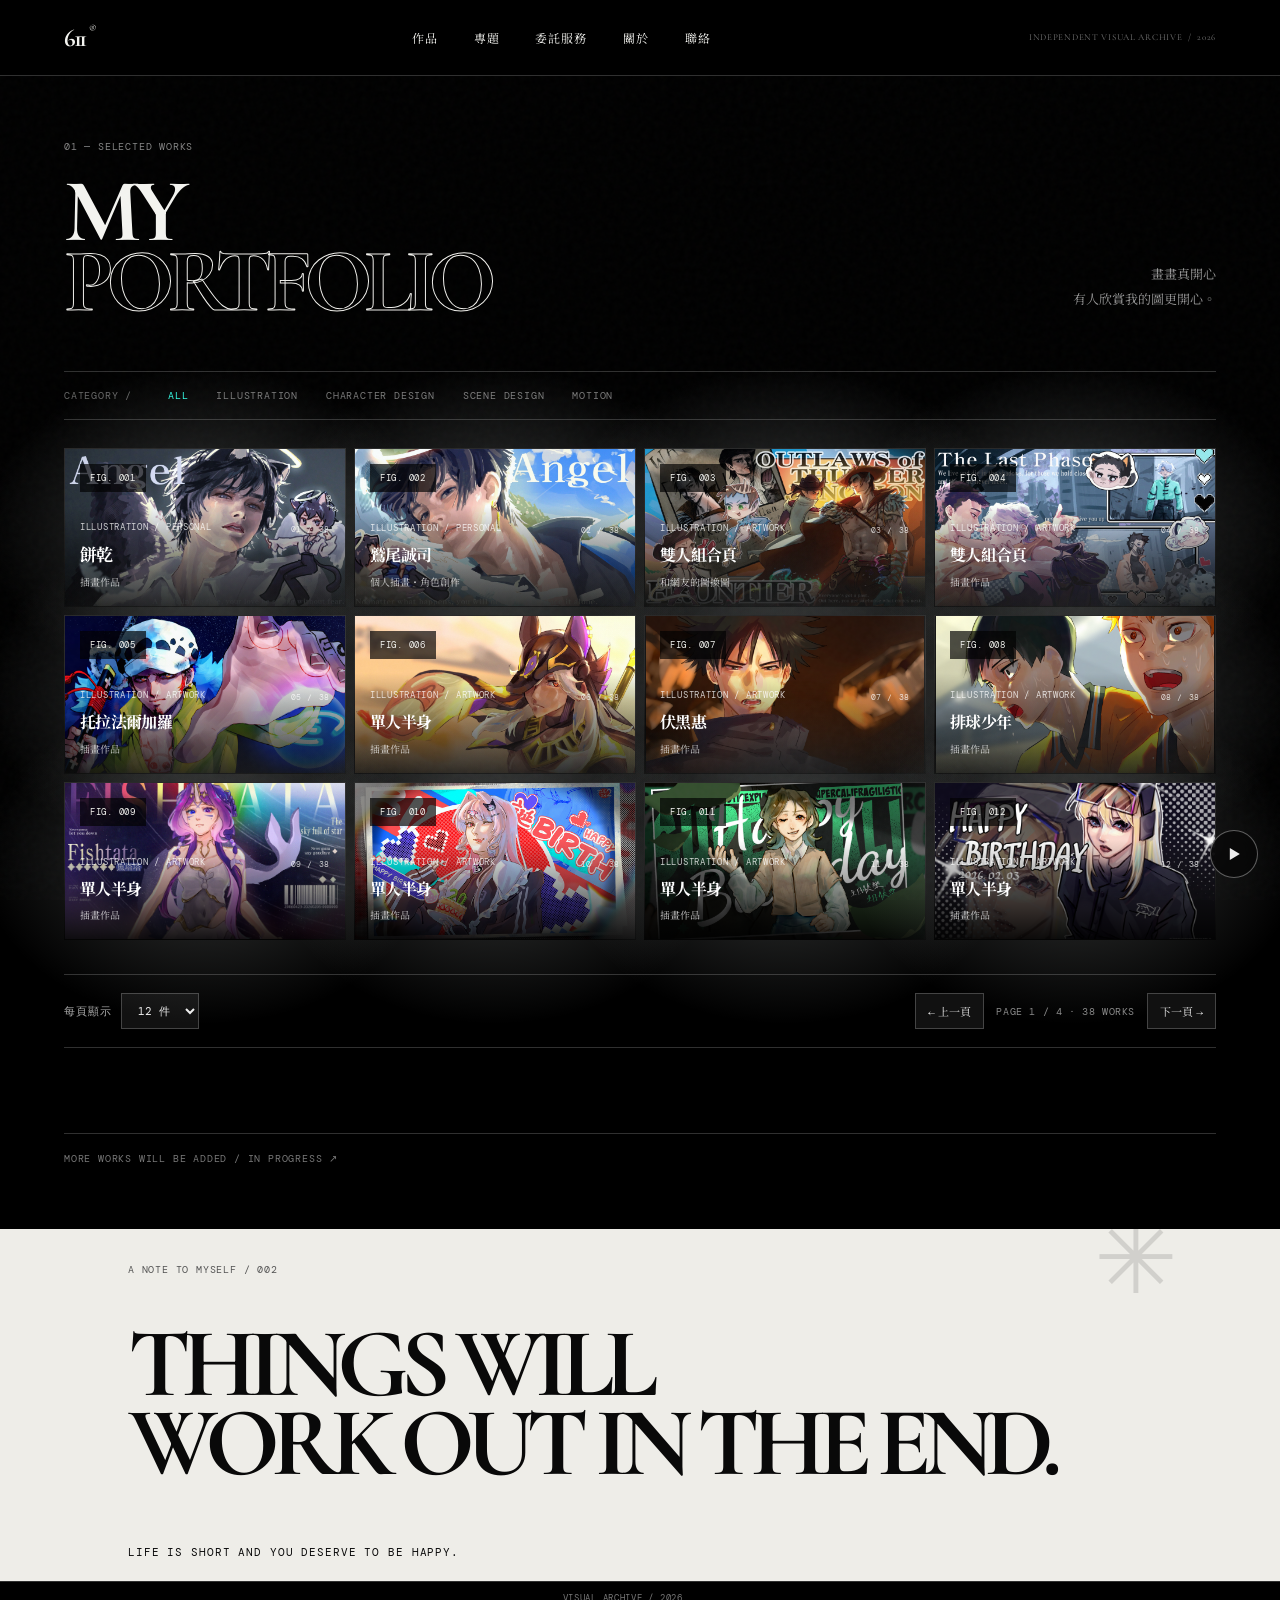
==== index.html @ b8f39cec "Refresh ambient artwork styles" ====
<!doctype html>
<html lang="zh-Hant">
<head>
<meta charset="utf-8">
<script>
/* 611 Site Boot System — reveal only after this page's published settings are applied. */
(()=> {
 const file=(location.pathname.split("/").pop()||"index.html").toLowerCase();
 const groups={
  "index.html":["design","layout","homepage","works"],
  "illustration.html":["design","layout","homepage","works"],
  "character.html":["design","layout","homepage","works"],
  "scene.html":["design","layout","homepage","works"],
  "motion.html":["design","layout","homepage","works"],
  "about.html":["design","layout","about"],
  "contact.html":["design","layout"],
  "collections.html":["design","layout","collections"],
  "collection.html":["design","layout","collection"],
  "work.html":["design","layout","work"]
 };
 const pending=new Set(groups[file]||["design","layout"]);
 let released=false;
 const release=()=>{if(released||pending.size)return;released=true;document.documentElement.classList.remove("site-booting");};
 document.documentElement.classList.add("site-booting");
 window.__611MarkReady=key=>{pending.delete(key);release();};
 window.__611BootPending=()=>Array.from(pending);
 window.setTimeout(()=>{pending.clear();release();},1500);
 if(!pending.size)release();
})();
</script><meta name="viewport" content="width=device-width, initial-scale=1">
<meta name="theme-color" content="#080808">
<meta name="description" content="611 — Visual artist & digital media designer. Illustration, graphic experiments and visual stories.">
<meta name="description" content="611 個人視覺作品典藏，收錄插畫、角色設計、場景設計與動態影像。"><meta property="og:type" content="website"><meta property="og:title" content="611｜Visual Archive"><meta property="og:description" content="插畫、角色設計、場景設計與動態影像作品典藏。"><meta property="og:url" content="https://611-portfolio.pages.dev/"><link rel="canonical" href="https://611-portfolio.pages.dev/"><title>611 — Visual Archive</title>
<link rel="preconnect" href="https://fonts.googleapis.com">
<link rel="preconnect" href="https://fonts.gstatic.com" crossorigin>
<link href="https://fonts.googleapis.com/css2?family=DM+Mono:wght@400;500&family=Manrope:wght@400;500;600;700;800&family=Noto+Sans+TC:wght@400;500;700;900&display=swap" rel="stylesheet">
<link rel="stylesheet" href="style.css?v=ambient-artwork-20261128">
</head>
<body data-page="all">
<div class="grain" aria-hidden="true"></div>
<header class="topbar">
  <a class="logo" href="index.html#top">611<span>®</span></a>
  <nav><a href="index.html#works">作品</a><a href="collections.html">專題</a><a href="services.html">委託服務</a><a href="about.html">關於</a><a href="contact.html">聯絡</a></nav>
  <span class="top-note">INDEPENDENT VISUAL ARCHIVE&nbsp; / &nbsp;2026</span>
  <button class="menu-toggle" aria-label="開啟選單" aria-expanded="false">＋</button>
</header>
<main id="top">
<section class="works section" id="works">
    <div class="section-heading">
      <div><p class="eyebrow mono">01 — SELECTED WORKS</p><h2>THE<br><span>ARCHIVE.</span></h2></div>
      <p class="heading-aside">我愛畫畫<br>畫畫不愛我。</p>
    </div>
    <div class="filter-row mono" aria-label="作品分類">
      <span class="filter-label">CATEGORY /</span>
      <a class="filter category-link" data-page-link="all" href="index.html#works">ALL</a>
      <a class="filter category-link" data-page-link="illustration" href="illustration.html#works">ILLUSTRATION</a>
      <a class="filter category-link" data-page-link="character" href="character.html#works">CHARACTER DESIGN</a>
      <a class="filter category-link" data-page-link="scene" href="scene.html#works">SCENE DESIGN</a>
      <a class="filter category-link" data-page-link="motion" href="motion.html#works">MOTION</a>
    </div>
    <div class="work-grid">
      <article class="work-card work-offset" data-category="illustration" data-detail="個人角色風格創作，透過造型與畫面呈現探索自己的視覺語言。">
  <a class="work-image image-square"
     href="#work-detail"
     aria-label="查看作品：鷲尾誠司">

    <img src="images/插圖 20261010~2.jpg"
         alt="鷲尾誠司"
         loading="lazy">

    <span class="image-index mono">FIG. 001</span>
    <span class="image-open">↗</span>
  </a>

  <div class="work-meta">
    <div>
      <p class="mono">ILLUSTRATION / PERSONAL</p>
      <h3>鷲尾誠司</h3>
      <span>個人插畫・角色創作</span>
    </div>
    <span class="work-number mono">1 / 38</span>
  </div>
</article>
      <article class="work-card work-offset" data-category="illustration" data-detail="插畫作品：Camera 作品。">
        <a class="work-image image-square" href="#work-detail" aria-label="查看作品：Camera 作品">
          <img src="images/Camera_1040g3k831kp62bvn2o105p8g8uekguptfbit9h8.png" alt="Camera 作品" loading="lazy">
          <span class="image-index mono">FIG. 002</span><span class="image-open">↗</span>
        </a>
        <div class="work-meta"><div><p class="mono">ILLUSTRATION / ARTWORK</p><h3>Camera 作品</h3><span>插畫作品</span></div><span class="work-number mono">2 / 38</span></div>
      </article>
      <article class="work-card work-offset" data-category="illustration" data-detail="插畫作品：插圖 20260801。">
        <a class="work-image image-square" href="#work-detail" aria-label="查看作品：插圖 20260801">
          <img src="images/插圖 20260801~2.jpg" alt="插圖 20260801" loading="lazy">
          <span class="image-index mono">FIG. 003</span><span class="image-open">↗</span>
        </a>
        <div class="work-meta"><div><p class="mono">ILLUSTRATION / ARTWORK</p><h3>插圖 20260801</h3><span>插畫作品</span></div><span class="work-number mono">3 / 38</span></div>
      </article>
      <article class="work-card work-offset" data-category="illustration" data-detail="插畫作品：插圖 104。">
        <a class="work-image image-square" href="#work-detail" aria-label="查看作品：插圖 104">
          <img src="images/插圖104.png" alt="插圖 104" loading="lazy">
          <span class="image-index mono">FIG. 004</span><span class="image-open">↗</span>
        </a>
        <div class="work-meta"><div><p class="mono">ILLUSTRATION / ARTWORK</p><h3>插圖 104</h3><span>插畫作品</span></div><span class="work-number mono">4 / 38</span></div>
      </article>
      <article class="work-card work-offset" data-category="illustration" data-detail="插畫作品：插圖 109。">
        <a class="work-image image-square" href="#work-detail" aria-label="查看作品：插圖 109">
          <img src="images/插圖109.png" alt="插圖 109" loading="lazy">
          <span class="image-index mono">FIG. 005</span><span class="image-open">↗</span>
        </a>
        <div class="work-meta"><div><p class="mono">ILLUSTRATION / ARTWORK</p><h3>插圖 109</h3><span>插畫作品</span></div><span class="work-number mono">5 / 38</span></div>
      </article>
      <article class="work-card work-offset" data-category="illustration" data-detail="插畫作品：插圖 113。">
        <a class="work-image image-square" href="#work-detail" aria-label="查看作品：插圖 113">
          <img src="images/插圖113.png" alt="插圖 113" loading="lazy">
          <span class="image-index mono">FIG. 006</span><span class="image-open">↗</span>
        </a>
        <div class="work-meta"><div><p class="mono">ILLUSTRATION / ARTWORK</p><h3>插圖 113</h3><span>插畫作品</span></div><span class="work-number mono">6 / 38</span></div>
      </article>
      <article class="work-card work-offset" data-category="illustration" data-detail="插畫作品：插圖 187。">
        <a class="work-image image-square" href="#work-detail" aria-label="查看作品：插圖 187">
          <img src="插圖187.png" alt="插圖 187" loading="lazy">
          <span class="image-index mono">FIG. 007</span><span class="image-open">↗</span>
        </a>
        <div class="work-meta"><div><p class="mono">ILLUSTRATION / ARTWORK</p><h3>插圖 187</h3><span>插畫作品</span></div><span class="work-number mono">7 / 38</span></div>
      </article>
      <article class="work-card work-offset" data-category="illustration" data-detail="插畫作品：插圖 191。">
        <a class="work-image image-square" href="#work-detail" aria-label="查看作品：插圖 191">
          <img src="images/插圖191.png" alt="插圖 191" loading="lazy">
          <span class="image-index mono">FIG. 008</span><span class="image-open">↗</span>
        </a>
        <div class="work-meta"><div><p class="mono">ILLUSTRATION / ARTWORK</p><h3>插圖 191</h3><span>插畫作品</span></div><span class="work-number mono">8 / 38</span></div>
      </article>
      <article class="work-card work-offset" data-category="illustration" data-detail="插畫作品：插圖 196。">
        <a class="work-image image-square" href="#work-detail" aria-label="查看作品：插圖 196">
          <img src="images/插圖196.png" alt="插圖 196" loading="lazy">
          <span class="image-index mono">FIG. 009</span><span class="image-open">↗</span>
        </a>
        <div class="work-meta"><div><p class="mono">ILLUSTRATION / ARTWORK</p><h3>插圖 196</h3><span>插畫作品</span></div><span class="work-number mono">9 / 38</span></div>
      </article>
      <article class="work-card work-offset" data-category="illustration" data-detail="插畫作品：插圖 226。">
        <a class="work-image image-square" href="#work-detail" aria-label="查看作品：插圖 226">
          <img src="images/插圖226~2.jpg" alt="插圖 226" loading="lazy">
          <span class="image-index mono">FIG. 010</span><span class="image-open">↗</span>
        </a>
        <div class="work-meta"><div><p class="mono">ILLUSTRATION / ARTWORK</p><h3>插圖 226</h3><span>插畫作品</span></div><span class="work-number mono">10 / 38</span></div>
      </article>
      <article class="work-card work-offset" data-category="illustration" data-detail="插畫作品：插圖 228。">
        <a class="work-image image-square" href="#work-detail" aria-label="查看作品：插圖 228">
          <img src="images/插圖228~2.jpg" alt="插圖 228" loading="lazy">
          <span class="image-index mono">FIG. 011</span><span class="image-open">↗</span>
        </a>
        <div class="work-meta"><div><p class="mono">ILLUSTRATION / ARTWORK</p><h3>插圖 228</h3><span>插畫作品</span></div><span class="work-number mono">11 / 38</span></div>
      </article>
      <article class="work-card work-offset" data-category="illustration" data-detail="插畫作品：Camera XHS 作品。">
        <a class="work-image image-square" href="#work-detail" aria-label="查看作品：Camera XHS 作品">
          <img src="images/Camera_XHS_17644348288941040g008319vgvln3nc6g5ou2248pi50lns4otr0.png" alt="Camera XHS 作品" loading="lazy">
          <span class="image-index mono">FIG. 012</span><span class="image-open">↗</span>
        </a>
        <div class="work-meta"><div><p class="mono">ILLUSTRATION / ARTWORK</p><h3>Camera XHS 作品</h3><span>插畫作品</span></div><span class="work-number mono">12 / 38</span></div>
      </article>
      <article class="work-card work-offset" data-category="illustration" data-detail="插畫作品：插圖 106。">
        <a class="work-image image-square" href="#work-detail" aria-label="查看作品：插圖 106">
          <img src="images/插圖106.png" alt="插圖 106" loading="lazy">
          <span class="image-index mono">FIG. 013</span><span class="image-open">↗</span>
        </a>
        <div class="work-meta"><div><p class="mono">ILLUSTRATION / ARTWORK</p><h3>插圖 106</h3><span>插畫作品</span></div><span class="work-number mono">13 / 38</span></div>
      </article>
      <article class="work-card work-offset" data-category="illustration" data-detail="插畫作品：插圖 197。">
        <a class="work-image image-square" href="#work-detail" aria-label="查看作品：插圖 197">
          <img src="images/插圖197.png" alt="插圖 197" loading="lazy">
          <span class="image-index mono">FIG. 014</span><span class="image-open">↗</span>
        </a>
        <div class="work-meta"><div><p class="mono">ILLUSTRATION / ARTWORK</p><h3>插圖 197</h3><span>插畫作品</span></div><span class="work-number mono">14 / 38</span></div>
      </article>
      <article class="work-card work-offset" data-category="illustration" data-detail="插畫作品：插圖 230。">
        <a class="work-image image-square" href="#work-detail" aria-label="查看作品：插圖 230">
          <img src="images/插圖230.png" alt="插圖 230" loading="lazy">
          <span class="image-index mono">FIG. 015</span><span class="image-open">↗</span>
        </a>
        <div class="work-meta"><div><p class="mono">ILLUSTRATION / ARTWORK</p><h3>插圖 230</h3><span>插畫作品</span></div><span class="work-number mono">15 / 38</span></div>
      </article>
      <article class="work-card work-offset" data-category="illustration" data-detail="插畫作品：插圖 231。">
        <a class="work-image image-square" href="#work-detail" aria-label="查看作品：插圖 231">
          <img src="images/插圖231.png" alt="插圖 231" loading="lazy">
          <span class="image-index mono">FIG. 016</span><span class="image-open">↗</span>
        </a>
        <div class="work-meta"><div><p class="mono">ILLUSTRATION / ARTWORK</p><h3>插圖 231</h3><span>插畫作品</span></div><span class="work-number mono">16 / 38</span></div>
      </article>
      <article class="work-card work-offset" data-category="illustration" data-detail="插畫作品：插圖 238。">
        <a class="work-image image-square" href="#work-detail" aria-label="查看作品：插圖 238">
          <img src="images/插圖238.png" alt="插圖 238" loading="lazy">
          <span class="image-index mono">FIG. 017</span><span class="image-open">↗</span>
        </a>
        <div class="work-meta"><div><p class="mono">ILLUSTRATION / ARTWORK</p><h3>插圖 238</h3><span>插畫作品</span></div><span class="work-number mono">17 / 38</span></div>
      </article>
      <article class="work-card work-offset" data-category="illustration" data-detail="插畫作品：插圖 239。">
        <a class="work-image image-square" href="#work-detail" aria-label="查看作品：插圖 239">
          <img src="images/插圖239~2.jpg" alt="插圖 239" loading="lazy">
          <span class="image-index mono">FIG. 018</span><span class="image-open">↗</span>
        </a>
        <div class="work-meta"><div><p class="mono">ILLUSTRATION / ARTWORK</p><h3>插圖 239</h3><span>插畫作品</span></div><span class="work-number mono">18 / 38</span></div>
      </article>
      <article class="work-card work-offset" data-category="character" data-detail="角色設計作品：BOSS。">
        <a class="work-image image-square" href="#work-detail" aria-label="查看角色設計：BOSS">
          <img src="images/BOSS.png" alt="BOSS" loading="lazy">
          <span class="image-index mono">FIG. 019</span><span class="image-open">↗</span>
        </a>
        <div class="work-meta"><div><p class="mono">CHARACTER DESIGN</p><h3>BOSS</h3><span>角色設定・造型設計</span></div><span class="work-number mono">19 / 38</span></div>
      </article>
      <article class="work-card work-offset" data-category="character" data-detail="角色設計作品：怪物。">
        <a class="work-image image-square" href="#work-detail" aria-label="查看角色設計：怪物">
          <img src="images/怪物.png" alt="怪物" loading="lazy">
          <span class="image-index mono">FIG. 020</span><span class="image-open">↗</span>
        </a>
        <div class="work-meta"><div><p class="mono">CHARACTER DESIGN</p><h3>怪物</h3><span>角色設定・造型設計</span></div><span class="work-number mono">20 / 38</span></div>
      </article>
      <article class="work-card work-offset" data-category="character" data-detail="角色設計作品：王者。">
        <a class="work-image image-square" href="#work-detail" aria-label="查看角色設計：王者">
          <img src="images/王者.png" alt="王者" loading="lazy">
          <span class="image-index mono">FIG. 021</span><span class="image-open">↗</span>
        </a>
        <div class="work-meta"><div><p class="mono">CHARACTER DESIGN</p><h3>王者</h3><span>角色設定・造型設計</span></div><span class="work-number mono">21 / 38</span></div>
      </article>
      <article class="work-card work-offset" data-category="character" data-detail="角色設計作品：戰士。">
        <a class="work-image image-square" href="#work-detail" aria-label="查看角色設計：戰士">
          <img src="images/戰士.png" alt="戰士" loading="lazy">
          <span class="image-index mono">FIG. 022</span><span class="image-open">↗</span>
        </a>
        <div class="work-meta"><div><p class="mono">CHARACTER DESIGN</p><h3>戰士</h3><span>角色設定・造型設計</span></div><span class="work-number mono">22 / 38</span></div>
      </article>
      <article class="work-card work-offset" data-category="character" data-detail="角色設計作品：獸人。">
        <a class="work-image image-square" href="#work-detail" aria-label="查看角色設計：獸人">
          <img src="images/獸人.png" alt="獸人" loading="lazy">
          <span class="image-index mono">FIG. 023</span><span class="image-open">↗</span>
        </a>
        <div class="work-meta"><div><p class="mono">CHARACTER DESIGN</p><h3>獸人</h3><span>角色設定・造型設計</span></div><span class="work-number mono">23 / 38</span></div>
      </article>
      <article class="work-card work-offset" data-category="character" data-detail="角色設計作品：群像。">
        <a class="work-image image-square" href="#work-detail" aria-label="查看角色設計：群像">
          <img src="images/群像.png" alt="群像" loading="lazy">
          <span class="image-index mono">FIG. 024</span><span class="image-open">↗</span>
        </a>
        <div class="work-meta"><div><p class="mono">CHARACTER DESIGN</p><h3>群像</h3><span>角色設定・造型設計</span></div><span class="work-number mono">24 / 38</span></div>
      </article>
      <article class="work-card work-offset" data-category="character" data-detail="角色設計作品：機器人。">
        <a class="work-image image-square" href="#work-detail" aria-label="查看角色設計：機器人">
          <img src="images/機器人.png" alt="機器人" loading="lazy">
          <span class="image-index mono">FIG. 025</span><span class="image-open">↗</span>
        </a>
        <div class="work-meta"><div><p class="mono">CHARACTER DESIGN</p><h3>機器人</h3><span>角色設定・造型設計</span></div><span class="work-number mono">25 / 38</span></div>
      </article>
      <article class="work-card work-offset" data-category="scene" data-detail="故事開端與情境建立。">
        <a class="work-image image-square" href="#work-detail" aria-label="查看作品：起承轉合・起">
          <img src="images/起.png" alt="起.png" loading="lazy">
          <span class="image-index mono">FIG. 026</span><span class="image-open">↗</span>
        </a>
        <div class="work-meta"><div><p class="mono">SCENE DESIGN / STORYBOARD</p><h3>起承轉合・起</h3><span>故事開端與情境建立</span></div><span class="work-number mono">26 / 38</span></div>
      </article>
      <article class="work-card work-offset" data-category="scene" data-detail="延續情節並推進故事。">
        <a class="work-image image-square" href="#work-detail" aria-label="查看作品：起承轉合・承">
          <img src="承.png" alt="承.png" loading="lazy">
          <span class="image-index mono">FIG. 027</span><span class="image-open">↗</span>
        </a>
        <div class="work-meta"><div><p class="mono">SCENE DESIGN / STORYBOARD</p><h3>起承轉合・承</h3><span>延續情節並推進故事</span></div><span class="work-number mono">27 / 38</span></div>
      </article>
      <article class="work-card work-offset" data-category="scene" data-detail="情節轉折與視覺變化。">
        <a class="work-image image-square" href="#work-detail" aria-label="查看作品：起承轉合・轉">
          <img src="images/轉.png" alt="轉.png" loading="lazy">
          <span class="image-index mono">FIG. 028</span><span class="image-open">↗</span>
        </a>
        <div class="work-meta"><div><p class="mono">SCENE DESIGN / STORYBOARD</p><h3>起承轉合・轉</h3><span>情節轉折與視覺變化</span></div><span class="work-number mono">28 / 38</span></div>
      </article>
      <article class="work-card work-offset" data-category="scene" data-detail="收束故事並完成段落。">
        <a class="work-image image-square" href="#work-detail" aria-label="查看作品：起承轉合・合">
          <img src="images/合.png" alt="合.png" loading="lazy">
          <span class="image-index mono">FIG. 029</span><span class="image-open">↗</span>
        </a>
        <div class="work-meta"><div><p class="mono">SCENE DESIGN / STORYBOARD</p><h3>起承轉合・合</h3><span>收束故事並完成段落</span></div><span class="work-number mono">29 / 38</span></div>
      </article>
      <article class="work-card work-offset" data-category="motion" data-detail="GIF 動態影像。">
        <a class="work-image image-square" href="#work-detail" aria-label="查看作品：動態作品：Hot Dog">
          <img src="hot%20dog.gif" alt="hot dog.gif" loading="lazy">
          <span class="image-index mono">FIG. 030</span><span class="image-open">↗</span>
        </a>
        <div class="work-meta"><div><p class="mono">MOTION / GIF</p><h3>動態作品：Hot Dog</h3><span>GIF 動態影像</span></div><span class="work-number mono">30 / 38</span></div>
      </article>
      <article class="work-card work-offset" data-category="motion" data-detail="GIF 動態影像。">
        <a class="work-image image-square" href="#work-detail" aria-label="查看作品：動態作品：小精靈">
          <img src="小精靈.gif" alt="小精靈.gif" loading="lazy">
          <span class="image-index mono">FIG. 031</span><span class="image-open">↗</span>
        </a>
        <div class="work-meta"><div><p class="mono">MOTION / GIF</p><h3>動態作品：小精靈</h3><span>GIF 動態影像</span></div><span class="work-number mono">31 / 38</span></div>
      </article>
      <article class="work-card work-offset" data-category="motion" data-detail="GIF 動態影像。">
        <a class="work-image image-square" href="#work-detail" aria-label="查看作品：動態作品：我愛跳舞">
          <img src="我愛跳舞.gif" alt="我愛跳舞.gif" loading="lazy">
          <span class="image-index mono">FIG. 032</span><span class="image-open">↗</span>
        </a>
        <div class="work-meta"><div><p class="mono">MOTION / GIF</p><h3>動態作品：我愛跳舞</h3><span>GIF 動態影像</span></div><span class="work-number mono">32 / 38</span></div>
      </article>
      <article class="work-card work-offset" data-category="motion" data-detail="GIF 動態影像。">
        <a class="work-image image-square" href="#work-detail" aria-label="查看作品：動態作品：流水線">
          <img src="流水線.gif" alt="流水線.gif" loading="lazy">
          <span class="image-index mono">FIG. 033</span><span class="image-open">↗</span>
        </a>
        <div class="work-meta"><div><p class="mono">MOTION / GIF</p><h3>動態作品：流水線</h3><span>GIF 動態影像</span></div><span class="work-number mono">33 / 38</span></div>
      </article>
      <article class="work-card work-offset" data-category="motion" data-detail="GIF 動態影像。">
        <a class="work-image image-square" href="#work-detail" aria-label="查看作品：動態作品：滴滴答">
          <img src="滴滴答.gif" alt="滴滴答.gif" loading="lazy">
          <span class="image-index mono">FIG. 034</span><span class="image-open">↗</span>
        </a>
        <div class="work-meta"><div><p class="mono">MOTION / GIF</p><h3>動態作品：滴滴答</h3><span>GIF 動態影像</span></div><span class="work-number mono">34 / 38</span></div>
      </article>
      <article class="work-card work-offset" data-category="motion" data-detail="GIF 動態影像。">
        <a class="work-image image-square" href="#work-detail" aria-label="查看作品：動態作品：阿秋霸">
          <img src="阿秋霸.gif" alt="阿秋霸.gif" loading="lazy">
          <span class="image-index mono">FIG. 035</span><span class="image-open">↗</span>
        </a>
        <div class="work-meta"><div><p class="mono">MOTION / GIF</p><h3>動態作品：阿秋霸</h3><span>GIF 動態影像</span></div><span class="work-number mono">35 / 38</span></div>
      </article>
      <article class="work-card work-offset" data-category="motion" data-detail="動態影像作品：動態影像 01。可直接在作品卡片中播放影片。">
        <div class="video-frame">
          <video controls preload="none" playsinline>
            <source src="images/lv_0_20260423123754.mp4" type="video/mp4">
            您的瀏覽器不支援影片播放。
          </video>
          <span class="image-index mono">FIG. 036</span>
        </div>
        <div class="work-meta"><div><p class="mono">MOTION / VIDEO</p><h3>動態影像 01</h3><span>動態影像・影片</span></div><span class="work-number mono">36 / 38</span></div>
      </article>
      <article class="work-card work-offset" data-category="motion" data-detail="動態影像作品：動態影像 02。可直接在作品卡片中播放影片。">
        <div class="video-frame">
          <video controls preload="none" playsinline>
            <source src="images/插圖243.mp4" type="video/mp4">
            您的瀏覽器不支援影片播放。
          </video>
          <span class="image-index mono">FIG. 037</span>
        </div>
        <div class="work-meta"><div><p class="mono">MOTION / VIDEO</p><h3>動態影像 02</h3><span>動態影像・影片</span></div><span class="work-number mono">37 / 38</span></div>
      </article>
      <article class="work-card work-offset" data-category="motion" data-detail="動態影像作品：人形の夜｜根目錄。可直接在作品卡片中播放影片。">
        <div class="video-frame">
          <video controls preload="none" playsinline>
            <source src="人形の夜.mp4" type="video/mp4">
            您的瀏覽器不支援影片播放。
          </video>
          <span class="image-index mono">FIG. 038</span>
        </div>
        <div class="work-meta"><div><p class="mono">MOTION / VIDEO</p><h3>人形の夜｜根目錄</h3><span>動態影像・影片</span></div><span class="work-number mono">38 / 38</span></div>
      </article>
    </div>
    <p class="category-empty mono" hidden>NO WORKS IN THIS CATEGORY YET / IN PROGRESS ↗</p>
    <p class="archive-note mono">MORE WORKS WILL BE ADDED / IN PROGRESS ↗</p>
  </section>

  <section class="statement" id="statement">
    <p class="eyebrow mono">A NOTE TO MYSELF / 002</p>
    <h2>MAKE IT<br><i>WEIRD.</i><br>MAKE IT <u>ME.</u></h2>
    <div class="statement-foot"><span class="mono">DON'T POLISH THE STRANGE OUT OF IT.</span><span>不必每個想法都有標準答案。</span></div>
    <span class="statement-mark">✳</span>
  </section>

</main>
<footer class="footer mono"><a class="logo" href="index.html#top">611®</a><span>VISUAL ARCHIVE / 2026</span><a href="index.html#top">BACK TO TOP ↑</a></footer>

<div class="work-modal" id="work-detail" aria-hidden="true">
  <div class="work-modal-backdrop" data-close-modal></div>
  <section class="work-modal-panel" role="dialog" aria-modal="true" aria-labelledby="modal-title" tabindex="-1">
    <button class="work-modal-close" type="button" aria-label="關閉作品介紹" data-close-modal>×</button>
    <div class="work-modal-image-wrap"><img class="work-modal-image" src="" alt=""></div>
    <div class="work-modal-content">
      <p class="eyebrow mono" id="modal-category">WORK / DETAILS</p>
      <h2 id="modal-title">作品名稱</h2>
      <p class="work-modal-description" id="modal-description"></p>
      <div class="work-modal-extra" id="modal-extra">更多創作資訊將陸續補上。</div>
      <span class="work-modal-index mono" id="modal-index"></span>
    </div>
  </section>
</div>
<script src="script.js?v=global-layout-sync-20261127"></script>
<script src="homepage.js"></script>
<script src="design.js?v=layout-audit-20261127"></script>
<script src="layout.js?v=layout-studio-restored-20261127"></script>
<script src="music.js?v=pjax-music-20261127"></script></body></html>
---- style.css ----
:root{--bg:#080808;--panel:#111;--paper:#f1f0ec;--muted:#888;--line:#303030;--mono:"DM Mono",monospace;--sans:"Manrope","Noto Sans TC",sans-serif}
*{box-sizing:border-box}html{scroll-behavior:smooth}body{margin:0;background:var(--bg);color:var(--paper);font-family:var(--sans);overflow-x:hidden}a{color:inherit;text-decoration:none}button{font:inherit;color:inherit}.mono,.eyebrow,.hero-label,.top-note,.work-meta p,.work-number,.archive-note,.contact-hint{font-family:var(--mono);letter-spacing:.08em}.grain{position:fixed;inset:0;pointer-events:none;z-index:8;opacity:.055;background-image:url("data:image/svg+xml,%3Csvg viewBox='0 0 180 180' xmlns='http://www.w3.org/2000/svg'%3E%3Cfilter id='n'%3E%3CfeTurbulence type='fractalNoise' baseFrequency='.85' numOctaves='3' stitchTiles='stitch'/%3E%3C/filter%3E%3Crect width='100%25' height='100%25' filter='url(%23n)' opacity='.45'/%3E%3C/svg%3E")}
.topbar{height:76px;padding:0 5vw;border-bottom:1px solid var(--line);display:flex;align-items:center;justify-content:space-between;position:relative;z-index:10;background:rgba(8,8,8,.94)}.logo{font-size:25px;font-weight:800;letter-spacing:-.1em}.logo span{font:10px var(--mono);vertical-align:top;margin-left:4px}.topbar nav{display:flex;gap:36px}.topbar nav a{font-size:12px;letter-spacing:.08em}.topbar nav i{font:10px var(--mono);color:#777;margin-left:5px}.top-note{font-size:9px;color:#777}.menu-toggle{display:none;background:none;border:0;font-size:24px}
.hero{min-height:calc(92vh - 76px);padding:32px 5vw 24px;display:flex;flex-direction:column;justify-content:space-between;position:relative}.hero-kicker,.hero-bottom{display:flex;justify-content:space-between;font-size:10px;color:#8a8a8a}.hero-main{display:grid;grid-template-columns:1fr 220px;align-items:end;gap:30px;padding:8vh 0 7vh}.hero-label{font-size:10px;line-height:1.8;color:#8b8b8b;margin:0 0 22px}.hero h1{font-size:clamp(60px,10vw,150px);line-height:.78;letter-spacing:-.095em;margin:0;font-weight:800}.hero h1 em,.contact h2 em{font-style:normal;color:transparent;-webkit-text-stroke:1px var(--paper)}.hero-side{align-self:end;padding-bottom:8px}.cross{font-size:48px;display:block;margin-bottom:24px}.hero-side p{font-size:14px;line-height:1.9;color:#c3c3c3}.side-index{display:block;font-size:10px;color:#777;margin-top:42px}.hero-rule{height:1px;background:var(--line);margin-top:28px}
.intro-strip{padding:24px 5vw;border-bottom:1px solid var(--line);display:grid;grid-template-columns:1fr 2fr;align-items:center;gap:20px}.intro-strip span{font-size:10px;color:#777}.intro-strip p{font-size:clamp(15px,2vw,21px);margin:0;letter-spacing:.01em}
.section{padding:130px 5vw}.section-heading{display:flex;justify-content:space-between;align-items:end;margin-bottom:54px}.eyebrow{font-size:10px;color:#858585;margin:0 0 24px}.section-heading h2{font-size:clamp(52px,8vw,110px);letter-spacing:-.09em;line-height:.78;margin:0;font-weight:800}.section-heading h2 span{color:transparent;-webkit-text-stroke:1px var(--paper)}.heading-aside{font-size:13px;line-height:1.9;color:#999;text-align:right;margin:0 0 5px}
.filter-row{display:flex;align-items:center;gap:25px;border-top:1px solid var(--line);border-bottom:1px solid var(--line);padding:17px 0;margin-bottom:28px;font-size:10px}.filter-label{color:#666;margin-right:8px}.filter{background:none;border:0;padding:0;color:#777;cursor:pointer;font:10px var(--mono);letter-spacing:.08em}.filter.active,.filter:hover{color:#fff}.filter sup{font-size:8px;color:#777}
.work-grid{display:grid;grid-template-columns:1.12fr .88fr;gap:8vw;align-items:start}.work-offset{margin-top:170px}.work-image{display:block;position:relative;overflow:hidden;background:#151515;border:1px solid #292929}.image-tall{aspect-ratio: .67}.image-square{aspect-ratio:1.3}.work-image img{display:block;width:100%;height:100%;object-fit:contain;transition:transform .8s cubic-bezier(.2,.7,.2,1),filter .6s}.work-image:hover img{transform:scale(1.035)}.image-index{position:absolute;top:15px;left:15px;background:rgba(0,0,0,.68);padding:8px 10px;font-size:9px}.image-open{position:absolute;right:14px;bottom:14px;width:38px;height:38px;border-radius:50%;background:var(--paper);color:#080808;display:grid;place-items:center;font-size:19px;opacity:0;transform:translateY(6px);transition:.25s}.work-image:hover .image-open{opacity:1;transform:none}.work-meta{display:flex;justify-content:space-between;gap:20px;padding:17px 0 0}.work-meta p{font-size:9px;color:#858585;margin:0 0 12px}.work-meta h3{font-size:21px;letter-spacing:-.04em;margin:0 0 7px}.work-meta div>span{font-size:11px;color:#888}.work-number{font-size:9px;color:#777;white-space:nowrap;padding-top:3px}.archive-note{font-size:10px;color:#777;border-top:1px solid var(--line);margin:85px 0 0;padding-top:18px}
.statement{background:#eeede8;color:#090909;padding:100px 10vw;position:relative;overflow:hidden}.statement .eyebrow{color:#555}.statement h2{font-size:clamp(64px,12vw,158px);line-height:.8;letter-spacing:-.09em;margin:55px 0 70px}.statement h2 i{font-style:normal;color:transparent;-webkit-text-stroke:1px #090909}.statement h2 u{text-decoration-thickness:5px;text-underline-offset:10px}.statement-foot{display:flex;justify-content:space-between;gap:20px;font-size:11px}.statement-mark{position:absolute;right:8vw;top:28px;font-size:100px;opacity:.12}
.about-grid{display:grid;grid-template-columns:1fr 1.2fr;gap:10vw;align-items:center}.about-stamp{border:1px solid #555;aspect-ratio:1;max-width:340px;display:flex;flex-direction:column;justify-content:center;align-items:center;text-align:center;font-size:clamp(23px,4vw,46px);font-weight:500;line-height:1.05;letter-spacing:-.06em;transform:rotate(-5deg);color:#ddd}.about-stamp span{font-size:40px;margin-top:22px}.about-copy{max-width:590px}.about-lead{font-size:25px!important;color:#fff!important}.about-copy p{font-size:14px;line-height:2.1;color:#aaa;margin:0 0 18px}.tag-list{display:flex;flex-wrap:wrap;gap:8px;margin-top:32px}.tag-list span{font-size:9px;border:1px solid #444;padding:9px 11px;color:#aaa}
.contact{border-top:1px solid var(--line);padding-bottom:100px}.contact h2{font-size:clamp(78px,14vw,180px);line-height:.76;letter-spacing:-.095em;margin:45px 0 65px}.contact-bottom{display:flex;justify-content:space-between;align-items:end}.contact-bottom p{font-size:14px;line-height:1.9;color:#aaa}.contact-bottom a{font-size:12px;border-bottom:1px solid #eee;padding:0 0 12px;min-width:190px;display:flex;justify-content:space-between}.contact-bottom a span{font-size:20px}.contact-hint{font-size:9px;color:#666;margin-top:35px}
.footer{border-top:1px solid var(--line);padding:25px 5vw;display:flex;justify-content:space-between;align-items:center;color:#777;font-size:9px}.footer .logo{color:#eee;font-size:20px}
.work-card[hidden]{display:none}
@media(max-width:760px){.topbar{height:64px;padding:0 6vw}.topbar nav{display:none;position:absolute;top:64px;left:0;right:0;background:#080808;border-bottom:1px solid var(--line);padding:24px 6vw;flex-direction:column;gap:22px}.topbar nav.open{display:flex}.top-note{display:none}.menu-toggle{display:block}.hero{min-height:78vh;padding:25px 6vw 20px}.hero-main{grid-template-columns:1fr;gap:35px;padding:12vh 0 8vh}.hero h1{font-size:clamp(70px,17vw,130px)}.hero-side{display:grid;grid-template-columns:55px 1fr;align-items:center}.cross{font-size:35px;margin:0}.hero-side p{margin:0}.side-index{grid-column:2;margin-top:12px}.hero-bottom{font-size:8px;gap:12px}.intro-strip{padding:22px 6vw;grid-template-columns:1fr;gap:12px}.section{padding:90px 6vw}.section-heading{margin-bottom:38px}.section-heading h2{font-size:clamp(62px,14vw,100px)}.heading-aside{font-size:11px}.filter-row{gap:15px;flex-wrap:wrap}.filter-label{width:100%;margin:0}.work-grid{grid-template-columns:1fr 1fr;gap:48px}.work-offset{margin-top:100px;width:88%;margin-left:auto}.image-tall{aspect-ratio:1.2}.work-meta h3{font-size:18px}.archive-note{margin-top:55px}.statement{padding:75px 7vw}.statement h2{margin:45px 0 55px}.statement-foot{flex-direction:column;gap:10px}.statement-mark{font-size:65px}.about-grid{grid-template-columns:1fr;gap:55px}.about-stamp{max-width:220px;margin:0 auto}.about-copy p{font-size:13px}.contact h2{font-size:clamp(72px,16vw,125px)}.contact-bottom{align-items:start;flex-direction:column;gap:25px}.contact-bottom a{width:100%}.footer{padding:22px 6vw;gap:15px;flex-wrap:wrap}.footer span{order:3;width:100%}}
/* Site animations remain enabled; motion preference is not used to suppress portfolio effects. */


/* WORK DETAIL MODAL */
.work-modal{position:fixed;inset:0;z-index:30;display:grid;place-items:center;padding:24px;opacity:0;visibility:hidden;transition:opacity .25s,visibility .25s}
.work-modal.is-open{opacity:1;visibility:visible}
.work-modal-backdrop{position:absolute;inset:0;background:rgba(0,0,0,.84);backdrop-filter:blur(8px)}
.work-modal-panel{position:relative;z-index:1;width:min(100%,1080px);max-height:min(88vh,900px);overflow:auto;display:grid;grid-template-columns:minmax(0,1.15fr) minmax(280px,.85fr);background:#101010;border:1px solid #414141;box-shadow:0 24px 100px rgba(0,0,0,.55);transform:translateY(18px);transition:transform .25s}
.work-modal.is-open .work-modal-panel{transform:translateY(0)}
.work-modal-close{position:absolute;z-index:2;right:14px;top:14px;width:42px;height:42px;border:1px solid #666;border-radius:50%;background:#080808;color:#fff;font-size:27px;line-height:1;cursor:pointer}
.work-modal-image-wrap{min-height:420px;background:#080808;display:grid;place-items:center}
.work-modal-image{display:block;width:100%;height:100%;max-height:78vh;object-fit:contain}
.work-modal-content{padding:clamp(28px,5vw,64px);display:flex;flex-direction:column;justify-content:center}
.work-modal-content h2{font-size:clamp(32px,4vw,58px);line-height:1.08;letter-spacing:-.06em;margin:0 0 24px}
.work-modal-description{font-size:14px;line-height:2;color:#c7c7c7;margin:0 0 24px}
.work-modal-extra{font-size:12px;line-height:2;color:#858585;border-top:1px solid #333;padding-top:18px}
.work-modal-index{font-size:9px;color:#777;margin-top:32px;letter-spacing:.08em}
body.modal-open{overflow:hidden}
.work-image{cursor:pointer}
@media(max-width:760px){
  .work-modal{padding:12px}
  .work-modal-panel{width:100%;max-height:92vh;grid-template-columns:1fr;grid-template-rows:minmax(220px,42vh) auto}
  .work-modal-image-wrap{min-height:220px}
  .work-modal-image{max-height:42vh}
  .work-modal-content{padding:28px 24px 32px}
  .work-modal-content h2{font-size:34px;margin-bottom:16px}
  .work-modal-description{font-size:13px;margin-bottom:16px}
  .work-modal-index{margin-top:22px}
}
@media(prefers-reduced-motion:reduce){.work-modal,.work-modal-panel{transition:none}}


/* CATEGORY PAGES + FOUR-COLUMN WORK ARCHIVE */
.filter-row{gap:28px;flex-wrap:wrap}
.category-link{display:inline-block;text-decoration:none}
.category-link.active{color:#fff}
.work-grid{grid-template-columns:repeat(4,minmax(0,1fr));gap:28px 20px}
.work-card.work-wide,.work-card.work-offset{width:auto;margin:0}
.work-image.image-tall,.work-image.image-square{aspect-ratio:1.3}
.work-image img{object-fit:contain}
.work-meta{gap:8px}
.work-meta h3{font-size:16px}
.work-meta div>span{font-size:10px;line-height:1.6;display:block}
.work-number{font-size:8px}
.category-empty{padding:48px 0;color:#888;border-bottom:1px solid var(--line);font-size:11px}
@media(max-width:900px){
  .work-grid{grid-template-columns:repeat(2,minmax(0,1fr));gap:38px 18px}
}
@media(max-width:520px){
  .work-grid{grid-template-columns:1fr;gap:38px}
  .filter-row{gap:18px}
  .work-meta h3{font-size:18px}
}


/* Embedded motion work videos */
.video-frame{position:relative;aspect-ratio:1.3;width:100%;overflow:hidden;background:#111}
.video-frame video{display:block;width:100%;height:100%;object-fit:contain;background:#111}
.video-frame .image-index{position:absolute;top:12px;left:12px;pointer-events:none}


/* 2026 portfolio refinement: compact masthead + consistent archive grid */
.hero{min-height:0;padding:22px 5vw 18px;justify-content:flex-start}
.hero-kicker{font-size:9px}
.hero-main{grid-template-columns:minmax(0,1fr) 175px;align-items:center;gap:24px;padding:18px 0 15px}
.hero-label{font-size:9px;margin:0 0 12px}
.hero-copy h1{font-size:clamp(38px,7.4vw,104px);line-height:.92;letter-spacing:-.085em;white-space:nowrap}
.hero-intro{font-size:12px;line-height:1.8;color:#999;margin:14px 0 0}
.hero-side{padding:0;display:grid;grid-template-columns:42px 1fr;column-gap:10px;align-items:center}
.hero-side .cross{font-size:34px;margin:0;grid-row:1 / span 2}
.hero-side p{font-size:11px;line-height:1.7;margin:0}
.hero-side .side-index{font-size:9px;margin:8px 0 0}
.hero-bottom{font-size:9px}
.hero-rule{margin-top:15px}
.section.works{padding-top:76px}
.work-grid{grid-template-columns:repeat(4,minmax(0,1fr));gap:34px 20px;align-items:stretch}
.work-card,.work-card.work-offset{width:auto;margin:0;min-width:0}
.work-image.image-tall,.work-image.image-square,.video-frame{aspect-ratio:4 / 3}
.work-image img{object-fit:contain}
.work-meta{min-height:76px}
.work-meta h3{line-height:1.35}
.work-card[draggable="true"]{cursor:grab}
.work-card.is-dragging{opacity:.38}
.work-grid.is-editing{outline:1px dashed #666;outline-offset:12px}
.editor-toolbar{display:none;align-items:center;justify-content:space-between;gap:14px;margin:0 0 22px;padding:12px 14px;border:1px solid #666;background:#111;font:10px var(--mono);color:#ccc}
body.editor-mode .editor-toolbar{display:flex}
.editor-toolbar button,.editor-dialog button{border:1px solid #666;background:#eee;color:#080808;padding:9px 13px;font:10px var(--mono);cursor:pointer}
.editor-toolbar .editor-exit{background:transparent;color:#eee}
.editor-dialog{width:min(92vw,520px);border:1px solid #666;background:#111;color:#eee;padding:28px;box-shadow:0 20px 80px #000}
.editor-dialog::backdrop{background:rgba(0,0,0,.82);backdrop-filter:blur(5px)}
.editor-dialog h2{font-size:24px;margin:0 0 8px}
.editor-dialog p{font-size:12px;line-height:1.8;color:#999;margin:0 0 20px}
.editor-form{display:grid;gap:13px}
.editor-form label{display:grid;gap:6px;font:10px var(--mono);color:#aaa}
.editor-form input,.editor-form select,.editor-form textarea{width:100%;border:1px solid #444;background:#080808;color:#eee;padding:11px;font:12px var(--sans);border-radius:0}
.editor-form textarea{min-height:76px;resize:vertical}
.editor-form-actions{display:flex;justify-content:flex-end;gap:9px;margin-top:8px}
.editor-form-actions .editor-cancel{background:transparent;color:#eee}
.editor-hint{font-size:10px;color:#777;line-height:1.7;margin-top:14px}
@media(max-width:760px){
 .hero{padding:20px 6vw 16px}
 .hero-main{grid-template-columns:1fr;gap:15px;padding:18px 0 14px}
 .hero-copy h1{font-size:clamp(34px,9vw,62px);white-space:normal}
 .hero-intro{font-size:11px;margin-top:10px}
 .hero-side{grid-template-columns:34px 1fr}
 .hero-side .cross{font-size:28px}
 .hero-side p{font-size:10px}
 .hero-side .side-index{grid-column:2;margin-top:4px}
 .section.works{padding-top:58px}
 .work-grid{grid-template-columns:repeat(2,minmax(0,1fr));gap:28px 14px}
 .editor-toolbar{align-items:flex-start;flex-direction:column}
}
@media(max-width:520px){.work-grid{grid-template-columns:1fr}.work-meta{min-height:0}}


/* Dedicated about/contact pages and compact archive navigation */
.info-page{min-height:calc(100vh - 140px);padding:clamp(58px,9vw,110px) 5vw 90px}
.info-page .eyebrow{margin-bottom:22px}
.info-page h1{font-size:clamp(58px,10vw,132px);line-height:.86;letter-spacing:-.09em;margin:0 0 54px}
.info-page h1 span{color:transparent;-webkit-text-stroke:1px var(--paper)}
.info-copy{max-width:760px;margin-left:auto}
.info-copy p{font-size:clamp(14px,1.5vw,17px);line-height:2.1;color:#aaa;margin:0 0 20px}
.info-copy .about-lead{font-size:25px;color:#fff}
.info-tags{display:flex;flex-wrap:wrap;gap:8px;margin-top:34px}
.info-tags span{font:9px var(--mono);letter-spacing:.08em;border:1px solid #444;padding:10px 12px;color:#aaa}
.social-links{display:grid;grid-template-columns:repeat(2,minmax(0,1fr));gap:0 28px;max-width:900px;margin-left:auto;border-top:1px solid var(--line)}
.social-links a{display:flex;justify-content:space-between;align-items:center;gap:16px;padding:24px 0;border-bottom:1px solid var(--line);font-size:clamp(15px,2vw,22px)}
.social-links a span{font:10px var(--mono);color:#888;letter-spacing:.08em}
.social-links a b{font-weight:500}
.social-links a:hover b{color:#aaa}
.page-back{display:inline-block;margin-top:48px;font:10px var(--mono);letter-spacing:.08em;color:#888}
.page-back:hover{color:#fff}
@media(max-width:760px){
 .info-page{padding:58px 6vw 70px}
 .info-page h1{font-size:clamp(54px,14vw,88px);margin-bottom:38px}
 .info-copy{margin-left:0}
 .social-links{grid-template-columns:1fr}
}

/* Live settings controlled by private admin */
:root{--site-bg:#080808;--site-text:#f1f0ec;--site-accent:#fff;--site-gap:20px;--site-font-scale:1;--site-section-space:76px;--site-columns:4;--site-mobile-columns:2;--site-ratio:4 / 3}
body{background:var(--site-bg);color:var(--site-text);font-size:calc(1em * var(--site-font-scale))}
.work-grid{grid-template-columns:repeat(var(--site-columns),minmax(0,1fr));gap:var(--site-gap)}
.work-image.image-tall,.work-image.image-square,.video-frame{aspect-ratio:var(--site-ratio)}
.section.works{padding-top:var(--site-section-space)}
@media(max-width:900px){.work-grid{grid-template-columns:repeat(var(--site-mobile-columns),minmax(0,1fr))}}
@media(max-width:520px){.work-grid{grid-template-columns:repeat(var(--site-mobile-columns),minmax(0,1fr))}}

/* Apply live accent color from the private design editor */
.filter.active,.filter:hover,.category-link.active,.page-back:hover,.social-links a:hover b{color:var(--site-accent)}
.topbar{background:var(--site-bg)}

/* 611 responsive design controls */
:root{--site-desktop-columns:var(--site-columns,4);--site-desktop-gap:var(--site-gap,20px);--site-desktop-ratio:var(--site-ratio,4 / 3);--site-desktop-section-space:var(--site-section-space,76px)}
.work-grid{grid-template-columns:repeat(var(--site-desktop-columns),minmax(0,1fr));gap:var(--site-desktop-gap)}
.work-image.image-tall,.work-image.image-square,.video-frame{aspect-ratio:var(--site-desktop-ratio)}
.section,.statement{padding-top:var(--site-desktop-section-space);padding-bottom:var(--site-desktop-section-space)}
.section.works{padding-top:var(--site-desktop-section-space)}
.hero h1,.hero-copy h1,.info-page h1{font-size:var(--font-hero-title,clamp(60px,10vw,150px))}
.section-heading h2,.contact h2{font-size:var(--font-section-title,clamp(52px,8vw,110px))}
.work-meta h3{font-size:var(--font-work-title,16px)}
.work-meta p,.work-meta div>span{font-size:var(--font-work-meta,10px)}
.eyebrow{font-size:var(--font-eyebrow,10px)}
.statement h2{font-size:var(--font-statement-title,clamp(64px,12vw,158px))}
.about-copy p,.info-copy p{font-size:var(--font-body,14px)}
.topbar nav a,.filter{font-size:var(--font-navigation,12px)}
.archive-pagination{display:flex;align-items:center;justify-content:space-between;gap:14px;margin:34px 0 0;padding:18px 0;border-top:1px solid var(--line);border-bottom:1px solid var(--line);color:#aaa;font-size:11px}
.archive-pagination label{display:flex;align-items:center;gap:9px}
.archive-pagination select,.archive-pagination button{background:#111;color:#eee;border:1px solid #444;padding:9px 12px;font:inherit}
.archive-pagination button:disabled{opacity:.35;cursor:not-allowed}
.archive-page-actions{display:flex;align-items:center;gap:12px}
.archive-page-count{color:#888;font-size:10px;letter-spacing:.06em}
@media(max-width:760px){
 .work-grid{grid-template-columns:repeat(var(--site-mobile-columns,2),minmax(0,1fr));gap:var(--site-mobile-gap,14px)}
 .work-image.image-tall,.work-image.image-square,.video-frame{aspect-ratio:var(--site-mobile-ratio,4 / 3)}
 .section,.statement{padding-top:var(--site-mobile-section-space,64px);padding-bottom:var(--site-mobile-section-space,64px)}
 .section.works{padding-top:var(--site-mobile-section-space,64px)}
 .hero h1,.hero-copy h1,.info-page h1{font-size:var(--font-mobile-hero-title,clamp(34px,9vw,62px))}
 .section-heading h2,.contact h2{font-size:var(--font-mobile-section-title,clamp(48px,13vw,86px))}
 .work-meta h3{font-size:var(--font-mobile-work-title,16px)}
 .work-meta p,.work-meta div>span{font-size:var(--font-mobile-work-meta,10px)}
 .eyebrow{font-size:var(--font-mobile-eyebrow,10px)}
 .statement h2{font-size:var(--font-mobile-statement-title,clamp(48px,12vw,100px))}
 .about-copy p,.info-copy p{font-size:var(--font-mobile-body,13px)}
 .topbar nav a,.filter{font-size:var(--font-mobile-navigation,11px)}
 .archive-pagination{align-items:flex-start;flex-direction:column}
 .archive-page-actions{width:100%;justify-content:space-between}
}

/* Fine-grained typography controls */
.heading-aside{font-size:var(--font-heading-aside,13px)}
.filter-row,.filter{font-size:var(--font-filter,10px)}
.work-meta p{font-size:var(--font-work-category,9px)}
.work-meta div>span{font-size:var(--font-work-description,10px)}
.work-number{font-size:var(--font-work-index,8px)}
.statement-foot{font-size:var(--font-statement-footer,11px)}
.info-page h1{font-size:var(--font-page-title,clamp(58px,10vw,132px))}
.contact h2{font-size:var(--font-contact-title,clamp(78px,14vw,180px))}
.footer{font-size:var(--font-footer,9px)}
@media(max-width:760px){
 .heading-aside{font-size:var(--font-mobile-heading-aside,11px)}
 .filter-row,.filter{font-size:var(--font-mobile-filter,10px)}
 .work-meta p{font-size:var(--font-mobile-work-category,9px)}
 .work-meta div>span{font-size:var(--font-mobile-work-description,9px)}
 .work-number{font-size:var(--font-mobile-work-index,8px)}
 .statement-foot{font-size:var(--font-mobile-statement-footer,10px)}
 .info-page h1{font-size:var(--font-mobile-page-title,54px)}
 .contact h2{font-size:var(--font-mobile-contact-title,78px)}
 .footer{font-size:var(--font-mobile-footer,9px)}
}

/* Keep archive pages hidden until published content and settings are ready. */
/* Keep the page visible while settings and content load; avoid a blank-screen boot delay. */
.site-booting body{visibility:hidden}

/* Apply the selected global serif family to all normal text, while preserving mono labels. */
html[data-611-font-family="serif"] body,
html[data-611-font-family="serif"] body :not(.mono):not(.mono *){font-family:"Cormorant Garamond","Noto Serif TC","Songti TC",serif!important}

/* Per-work card visual controls: responsive crop, image ratio and typography. */
.work-card{position:relative;min-width:0}
.work-card .work-image,.work-card .video-frame{aspect-ratio:var(--card-ratio-desktop,var(--site-desktop-ratio,var(--site-ratio,4 / 3)))}
.work-card .work-image img{object-fit:var(--card-fit-desktop,contain);object-position:var(--card-x-desktop,50%) var(--card-y-desktop,50%)}
.work-card .work-meta h3{font-size:var(--card-title-desktop,var(--font-work-title,16px))}
.work-card .work-meta div>span{font-size:var(--card-description-desktop,var(--font-work-description,10px))}
.work-card[data-card-meta-desktop="overlay"] .work-meta{position:absolute;z-index:3;left:0;right:0;bottom:0;padding:16px;background:linear-gradient(transparent,rgba(0,0,0,.9));color:#fff}
.work-card[data-card-meta-desktop="overlay"] .work-meta p,.work-card[data-card-meta-desktop="overlay"] .work-meta div>span,.work-card[data-card-meta-desktop="overlay"] .work-number{color:rgba(255,255,255,.78)}
@media(max-width:760px){
 .work-card .work-image,.work-card .video-frame{aspect-ratio:var(--card-ratio-mobile,var(--site-mobile-ratio,var(--site-ratio,4 / 3)))}
 .work-card .work-image img{object-fit:var(--card-fit-mobile,contain);object-position:var(--card-x-mobile,50%) var(--card-y-mobile,50%)}
 .work-card .work-meta h3{font-size:var(--card-title-mobile,var(--font-mobile-work-title,15px))}
 .work-card .work-meta div>span{font-size:var(--card-description-mobile,var(--font-mobile-work-description,9px))}
 .work-card[data-card-meta-mobile="overlay"] .work-meta{position:absolute;z-index:3;left:0;right:0;bottom:0;padding:12px;background:linear-gradient(transparent,rgba(0,0,0,.9));color:#fff}
 .work-card[data-card-meta-mobile="overlay"] .work-meta p,.work-card[data-card-meta-mobile="overlay"] .work-meta div>span,.work-card[data-card-meta-mobile="overlay"] .work-number{color:rgba(255,255,255,.78)}
}

/* About page editorial layout */
.about-layout{display:grid;grid-template-columns:minmax(220px,.72fr) minmax(0,1.28fr);gap:clamp(28px,6vw,100px);align-items:start;margin-top:42px}.about-photo{margin:0;aspect-ratio:4/5;background:#171717;border:1px solid #333;overflow:hidden;position:relative}.about-photo img{width:100%;height:100%;object-fit:cover;display:block}.about-photo-placeholder{position:absolute;inset:0;display:grid;place-items:center;color:#777;font:10px "DM Mono",monospace;letter-spacing:.12em}.about-experience,.about-extra{margin-top:64px}.about-experience-item{display:grid;grid-template-columns:1fr auto;gap:8px 20px;padding:18px 0;border-top:1px solid #444}.about-experience-item p{grid-column:1/-1;margin:0;color:#aaa}.about-custom-block{padding:24px 0;border-top:1px solid #444}.about-custom-block img{max-width:100%;height:auto;display:block;margin-top:16px}@media(max-width:760px){.about-layout{grid-template-columns:1fr;gap:28px;margin-top:28px}.about-photo{max-width:360px;width:100%}.about-experience,.about-extra{margin-top:40px}}


/* Independent work detail pages */
.work-detail-page{max-width:1440px;margin:0 auto;padding:clamp(28px,6vw,88px) clamp(18px,4vw,64px) 100px}
.work-detail-top{display:flex;justify-content:space-between;gap:24px;align-items:flex-start;border-bottom:1px solid #444;padding-bottom:22px;margin-bottom:40px}
.work-detail-kicker,.work-detail-meta,.work-detail-back,.work-detail-tools,.work-detail-process-index{font-family:"DM Mono",monospace;text-transform:uppercase;letter-spacing:.08em;font-size:11px;color:#aaa}
.work-detail-title{font-size:clamp(42px,8vw,112px);line-height:.92;letter-spacing:-.06em;margin:18px 0 24px;max-width:1100px}
.work-detail-description{font-size:clamp(16px,2vw,22px);line-height:1.6;max-width:760px;color:#d4d4d0}
.work-detail-hero{margin:42px 0 72px;background:#111;display:flex;justify-content:center;align-items:center;min-height:220px;overflow:hidden}
.work-detail-hero img,.work-detail-hero video{display:block;width:100%;max-height:78vh;object-fit:contain}
.work-detail-columns{display:grid;grid-template-columns:minmax(0,1.2fr) minmax(240px,.8fr);gap:8vw;margin:0 0 80px}
.work-detail-section{margin:0 0 52px}
.work-detail-section h2{font-size:clamp(22px,3vw,34px);margin:0 0 18px}
.work-detail-section p{font-size:16px;line-height:1.9;color:#d0d0cc;white-space:pre-line}
.work-detail-facts{display:grid;gap:18px;border-top:1px solid #444;padding-top:18px}
.work-detail-fact{display:grid;gap:5px}
.work-detail-fact strong{font-size:12px;color:#888;font-family:"DM Mono",monospace;letter-spacing:.08em}
.work-detail-fact span{font-size:15px;line-height:1.7}
.work-detail-gallery{display:grid;grid-template-columns:repeat(2,minmax(0,1fr));gap:16px;margin:24px 0 80px}
.work-detail-gallery figure{margin:0;background:#111;min-height:160px}
.work-detail-gallery img,.work-detail-gallery video{display:block;width:100%;height:auto;max-height:900px;object-fit:contain}
.work-detail-process{display:grid;grid-template-columns:repeat(2,minmax(0,1fr));gap:18px}
.work-detail-process article{border-top:1px solid #555;padding-top:14px}
.work-detail-process p{font-size:16px;line-height:1.8;color:#ccc}
.work-detail-back{display:inline-block;margin-top:60px;text-decoration:none;color:#eee;border-bottom:1px solid #777;padding-bottom:8px}
.work-detail-empty{padding:100px 20px;text-align:center;color:#aaa}
.work-detail-link{display:inline-block;margin-top:12px;font:10px/1.4 "DM Mono",monospace;letter-spacing:.08em;color:#eee;text-decoration:none;border-bottom:1px solid #777;padding-bottom:5px}
.work-detail-link:hover{color:var(--site-accent,#2effe7);border-color:currentColor}
@media(max-width:760px){.work-detail-page{padding:28px 18px 72px}.work-detail-top{display:block}.work-detail-columns{grid-template-columns:1fr;gap:24px;margin-bottom:52px}.work-detail-gallery,.work-detail-process{grid-template-columns:1fr}.work-detail-hero{margin:28px 0 48px}.work-detail-title{font-size:clamp(42px,13vw,72px)}}
\n.hidden-toggle{display:flex;align-items:center;gap:10px;padding:10px;border:1px solid #555;background:#151515;color:#ddd}.hidden-toggle input{width:auto!important}.collection-work-picker{max-height:360px;overflow:auto;border:1px solid #444;background:#111;padding:8px}.collection-work-option{display:flex;gap:10px;align-items:center;border-bottom:1px solid #333;padding:6px;margin:0;color:#ddd}.collection-work-option input{width:auto;flex:0 0 auto}.collection-work-option span{overflow-wrap:anywhere}.collection-card-grid{display:grid;grid-template-columns:repeat(3,minmax(0,1fr));gap:20px}.collection-card{display:block;color:inherit;text-decoration:none;border-top:1px solid #555;padding-top:12px}.collection-card img{display:block;width:100%;aspect-ratio:4/3;object-fit:cover;background:#151515}.collection-card h2{font-size:clamp(20px,3vw,32px);margin:12px 0 6px}.collection-card p{color:#aaa;line-height:1.6}.collection-work-grid{display:grid;grid-template-columns:repeat(2,minmax(0,1fr));gap:18px;margin:48px 0}.collection-work-card img,.collection-work-card video{width:100%;height:auto;display:block;background:#111}.collection-work-card h2{font-size:clamp(18px,3vw,28px);margin:12px 0 6px}.collection-work-card p{color:#aaa;line-height:1.6}.collection-work-card a{color:inherit;text-decoration:none}.collection-work-card .work-detail-link{display:inline-block}@media(max-width:760px){.collection-card-grid,.collection-work-grid{grid-template-columns:1fr}}
/* Compact curated-projects index: keep the navigation as the primary entry point. */
.collections-page{max-width:1440px;margin:0 auto;padding:clamp(28px,4vw,54px) clamp(18px,5vw,72px) 84px}
.collections-page-heading{display:flex;justify-content:space-between;align-items:end;gap:24px;border-bottom:1px solid #444;padding-bottom:20px;margin-bottom:28px}
.collections-page-heading .work-detail-kicker{margin:0 0 10px}
.collections-page-heading h1{font-size:clamp(28px,4vw,48px);line-height:1.05;letter-spacing:-.06em;margin:0 0 8px}
.collections-page-heading p:not(.work-detail-kicker){font-size:13px;line-height:1.8;color:#aaa;margin:0}
.collections-page-index{font:10px "DM Mono",monospace;letter-spacing:.08em;color:#777;white-space:nowrap;padding-bottom:4px}
.topbar nav a[aria-current="page"]{color:#fff}
@media(max-width:760px){.collections-page{padding:30px 6vw 64px}.collections-page-heading{align-items:flex-start;flex-direction:column;gap:12px}.collections-page-heading h1{font-size:34px}.collections-page-index{font-size:9px}}

/* Curated project detail: editorial intro, featured first work, and consistent project rhythm. */
.collection-intro{display:grid;grid-template-columns:minmax(0,1fr) auto;gap:30px;align-items:end;border-bottom:1px solid #444;padding:10px 0 34px;margin-bottom:34px}
.collection-intro-copy{max-width:900px}
.collection-intro-copy .work-detail-kicker{margin:0 0 18px}
.collection-project-title{font-size:clamp(48px,8vw,112px);line-height:.92;letter-spacing:-.075em;margin:0 0 20px;overflow-wrap:anywhere}
.collection-project-description{font-size:clamp(15px,1.7vw,20px);line-height:1.9;color:#bbb;max-width:760px;margin:0;white-space:pre-line}
.collection-project-stats{display:flex;flex-direction:column;align-items:flex-end;border-left:1px solid #444;padding-left:24px;padding-bottom:4px}
.collection-stat-number{font-size:clamp(42px,6vw,76px);font-weight:700;line-height:1;letter-spacing:-.08em}
.collection-stat-label{font:9px "DM Mono",monospace;letter-spacing:.12em;color:#888;margin-top:8px;white-space:nowrap}
.collection-project-lead{display:flex;justify-content:space-between;gap:24px;align-items:center;margin:0 0 18px}
.collection-project-lead .work-detail-kicker{margin:0}
.collection-project-lead-note{font-size:11px;color:#888;margin:0;text-align:right}
.collection-work-grid{grid-template-columns:repeat(2,minmax(0,1fr));gap:48px 24px;margin:0 0 70px;align-items:start}
.collection-work-card{min-width:0;border-top:1px solid #444;padding-top:12px}
.collection-media{width:100%;aspect-ratio:4/3;background:#111;overflow:hidden;display:flex;align-items:center;justify-content:center}
.collection-media img,.collection-media video{display:block;width:100%;height:100%;object-fit:contain}
.collection-work-card:first-child{grid-column:1/-1}
.collection-work-card:first-child .collection-media{aspect-ratio:16/9}
.collection-work-info{padding-top:14px}
.collection-work-info .work-detail-kicker{margin:0 0 10px}
.collection-work-info h2{font-size:clamp(20px,2.6vw,34px);letter-spacing:-.045em;margin:0 0 8px}
.collection-work-description{font-size:13px;line-height:1.9;color:#aaa;white-space:pre-line;margin:0}
.collection-return{display:inline-block;border-top:1px solid #555;padding-top:18px;margin:0 0 24px;font:10px "DM Mono",monospace;letter-spacing:.08em;color:#aaa}
.collection-return:hover{color:#fff}
@media(max-width:760px){
 .collection-intro{grid-template-columns:1fr;gap:22px;padding-bottom:24px;margin-bottom:26px}
 .collection-project-title{font-size:clamp(42px,12vw,68px);margin-bottom:14px}
 .collection-project-stats{align-items:flex-start;border-left:0;border-top:1px solid #444;padding:14px 0 0}
 .collection-stat-number{font-size:42px}
 .collection-project-lead{align-items:flex-start;flex-direction:column;gap:8px}
 .collection-project-lead-note{text-align:left;line-height:1.7}
 .collection-work-grid{grid-template-columns:1fr;gap:34px;margin-bottom:50px}
 .collection-work-card:first-child{grid-column:auto}
 .collection-work-card:first-child .collection-media{aspect-ratio:4/3}
 .collection-media{aspect-ratio:4/3}
}

/* Curated project case-study modules: key visual, statement, process and gallery. */
.collection-cover-section{margin:0 0 30px}
.collection-cover-section>.work-detail-kicker{margin:0 0 10px}
.collection-cover-section .collection-media{aspect-ratio:16/8;max-height:680px}
.collection-cover-section .collection-media img,.collection-cover-section .collection-media video{object-fit:contain}
.collection-facts{display:flex;gap:38px;flex-wrap:wrap;border-top:1px solid #444;border-bottom:1px solid #444;padding:16px 0;margin:0 0 64px}
.collection-fact{display:grid;gap:6px;min-width:120px}
.collection-fact-label{font:9px "DM Mono",monospace;letter-spacing:.1em;color:#777}
.collection-fact strong{font-size:13px;font-weight:500;color:#ddd}
.collection-concept,.collection-process,.collection-gallery-section,.collection-selected-section{margin:0 0 76px}
.collection-section-heading{display:flex;justify-content:space-between;align-items:baseline;gap:20px;border-bottom:1px solid #444;padding-bottom:12px;margin-bottom:24px}
.collection-section-heading .work-detail-kicker{margin:0}
.collection-section-heading h2{font-size:clamp(22px,3vw,34px);letter-spacing:-.05em;margin:0}
.collection-concept-copy{max-width:900px;margin:0 0 0 auto;font-size:15px;line-height:2.1;color:#c5c5c0;white-space:pre-line}
.collection-process-list{list-style:none;padding:0;margin:0;display:grid;grid-template-columns:repeat(3,minmax(0,1fr));gap:16px}
.collection-process-item{border-top:1px solid #555;padding:14px 0;display:flex;gap:16px;align-items:flex-start}
.collection-process-number{font:11px "DM Mono",monospace;color:#777}
.collection-process-item p{font-size:14px;line-height:1.8;color:#ddd;margin:0;white-space:pre-line}
.collection-gallery-grid{display:grid;grid-template-columns:repeat(3,minmax(0,1fr));gap:14px}
.collection-gallery-item{margin:0;min-width:0}
.collection-gallery-item .collection-media{aspect-ratio:4/3}
.collection-gallery-item figcaption{font:9px "DM Mono",monospace;color:#777;margin-top:8px}
.collection-selected-section .collection-work-grid{margin:0;gap:38px 22px}
.collection-selected-section .collection-work-card:first-child{grid-column:1/-1}
@media(max-width:760px){
 .collection-cover-section .collection-media{aspect-ratio:4/3}
 .collection-facts{gap:18px;margin-bottom:44px}
 .collection-concept,.collection-process,.collection-gallery-section,.collection-selected-section{margin-bottom:52px}
 .collection-concept-copy{margin:0;font-size:13px}
 .collection-process-list{grid-template-columns:1fr;gap:8px}
 .collection-gallery-grid{grid-template-columns:repeat(2,minmax(0,1fr));gap:10px}
 .collection-section-heading{align-items:flex-start;flex-direction:column;gap:7px}
}

/* Curated projects layout controls and ordered work picker */
.collection-order-actions{display:flex;gap:4px;margin-left:auto;flex:0 0 auto}
.collection-order-actions button{min-width:30px;padding:4px 8px;border:1px solid #555;background:#222;color:#eee;cursor:pointer}
.collection-order-actions button:hover{border-color:#2effe7;color:#2effe7}
.collection-work-option{display:flex;align-items:center}
.collections-page[data-layout-id],.collections-page-heading[data-layout-id],.collection-card-grid[data-layout-id],.collection-card[data-layout-id]{min-width:0}
.collection-card-grid{align-items:start}
@media(max-width:760px){.collection-order-actions button{min-width:34px;min-height:34px}}

/* Floating ambient audio control; shown only when the soundtrack file exists. */
.site-music-toggle{position:fixed;z-index:1200;right:22px;bottom:22px;width:48px;height:48px;display:grid;place-items:center;border:1px solid rgba(255,255,255,.35);border-radius:50%;background:rgba(8,8,8,.86);color:#eee;backdrop-filter:blur(12px);cursor:pointer;transition:background .2s,border-color .2s,color .2s,transform .2s}
.site-music-toggle svg{width:20px;height:20px}
.site-music-toggle:hover,.site-music-toggle.is-playing{border-color:var(--site-accent,#2effe7);color:var(--site-accent,#2effe7)}
.site-music-toggle:active{transform:scale(.94)}
@media(max-width:760px){.site-music-toggle{right:14px;bottom:14px;width:44px;height:44px}}


/* 611 Ambient Light — soft color spill behind artwork, controlled from design.json */
.work-card,.collection-work-card,.collection-gallery-item,.collection-card,.collection-cover-section{position:relative;isolation:isolate}
.work-card::before,.collection-work-card::before,.collection-gallery-item::before,.collection-card::before,.collection-cover-section::before{content:"";position:absolute;z-index:0;inset:calc(var(--ambient-spread,70px) * -1);border-radius:50%;background:radial-gradient(ellipse at 50% 50%,var(--ambient-color,rgba(140,156,255,.3)) 0%,transparent var(--ambient-feather,70%));opacity:1;pointer-events:none;transition:opacity .35s ease}
.work-card>.work-image,.work-card>.video-frame,.work-card>.work-meta,.collection-work-card>.collection-media,.collection-work-card>.collection-work-info,.collection-gallery-item>.collection-media,.collection-gallery-item>figcaption,.collection-card>*,.collection-cover-section>.collection-media,.collection-cover-section>.work-detail-kicker{position:relative;z-index:1}
html.ambient-light-off .work-card::before,html.ambient-light-off .collection-work-card::before,html.ambient-light-off .collection-gallery-item::before,html.ambient-light-off .collection-card::before,html.ambient-light-off .collection-cover-section::before{display:none}
@media(prefers-reduced-motion:reduce){.work-card::before,.collection-work-card::before,.collection-gallery-item::before,.collection-card::before,.collection-cover-section::before{transition:none}}


/* Flexible project proposal chapters */
.project-section-editor{margin:22px 0;padding:16px;border:1px solid #444;background:#111}
.project-section-editor>h4{margin:0 0 8px}
.project-section-card{margin:14px 0;padding:14px;border:1px solid #444;background:#171717}
.project-section-card .bar{align-items:center;margin-bottom:12px}
.project-section-card .bar button{min-width:38px}
.collection-custom-quote{max-width:980px;margin:clamp(48px,8vw,120px) auto;padding:clamp(24px,5vw,64px);border-left:1px solid var(--text-color,#aaa);background:rgba(255,255,255,.025)}
.collection-project-quote{margin:24px 0 0;font-size:clamp(22px,3.2vw,42px);line-height:1.55;letter-spacing:-.025em;font-weight:500}
.collection-quote-caption{margin-top:24px;font:10px/1.6 "DM Mono",monospace;opacity:.65}
.collection-custom-quote .collection-section-heading{margin-bottom:12px}
@media(max-width:700px){.project-section-editor{padding:12px}.project-section-card{padding:10px}.collection-custom-quote{margin:48px 0;padding:24px 18px}.collection-project-quote{font-size:22px}}


/* Mobile card metadata must fully override desktop overlay positioning. */
@media(max-width:760px){
 .work-card[data-card-meta-mobile="below"] .work-meta{position:static;inset:auto;z-index:auto;display:flex;justify-content:space-between;gap:8px;padding:17px 0 0;margin:0;background:none;color:var(--site-text);}
 .work-card[data-card-meta-mobile="below"] .work-meta p,.work-card[data-card-meta-mobile="below"] .work-meta div>span,.work-card[data-card-meta-mobile="below"] .work-meta .work-number{color:#888;}
 .work-card[data-card-meta-mobile="below"] .work-meta h3{color:var(--site-text);}
}

/* Reduce off-screen rendering work on phones. */
@media(max-width:760px){
 .grain{opacity:0;background-image:none;}
 .work-card,.collection-card{content-visibility:auto;contain-intrinsic-size:auto 380px;}
 .collection-concept,.collection-process,.collection-gallery-section,.collection-selected-section{content-visibility:auto;contain-intrinsic-size:auto 520px;}
}


/* Mobile selected-work cards: full-width copy, then a compact one-line project link. */
@media(max-width:760px){
 .collection-selected-section .collection-work-grid{display:grid!important;grid-template-columns:minmax(0,1fr)!important;gap:34px!important;}
 .collection-selected-section .collection-work-card{display:block!important;width:100%!important;min-width:0!important;}
 .collection-selected-section .collection-work-info{display:grid!important;grid-template-columns:minmax(0,1fr)!important;grid-auto-flow:row!important;align-items:start!important;justify-items:stretch!important;gap:0!important;width:100%!important;min-width:0!important;max-width:none!important;padding-top:12px!important;}
 .collection-selected-section .collection-work-copy{display:block!important;grid-column:1/-1!important;width:100%!important;min-width:0!important;max-width:none!important;}
 .collection-selected-section .collection-work-info .work-detail-kicker{display:block!important;width:100%!important;margin:0 0 7px!important;font-size:8px!important;line-height:1.35!important;letter-spacing:.09em!important;color:#888!important;}
 .collection-selected-section .collection-work-info h2{display:block!important;grid-column:1/-1!important;width:100%!important;max-width:none!important;margin:0 0 6px!important;font-size:var(--collection-work-title-mobile,20px)!important;line-height:1.3!important;letter-spacing:-.035em!important;white-space:normal!important;word-break:normal!important;overflow-wrap:anywhere!important;}
 .collection-selected-section .collection-work-info .collection-work-description{display:block!important;width:100%!important;max-width:none!important;margin:0!important;font-size:10px!important;line-height:1.55!important;color:#aaa!important;white-space:nowrap!important;overflow:hidden!important;text-overflow:ellipsis!important;}
 .collection-selected-section .collection-work-info .work-detail-link{display:inline-block!important;grid-column:1/-1!important;justify-self:start!important;align-self:start!important;width:max-content!important;max-width:100%!important;min-width:0!important;margin:12px 0 0!important;padding:6px 0 4px!important;border-top:1px solid #555!important;border-bottom:0!important;font-size:9px!important;line-height:1.2!important;letter-spacing:.07em!important;white-space:nowrap!important;overflow:visible!important;float:none!important;color:#aaa!important;}
 .collection-selected-section .collection-work-info .work-detail-link:hover{color:var(--site-accent,#2effe7)!important;}
}

/* Preserve each artwork's own caption mode: overlay or below. */
.work-card[data-card-meta-desktop="below"] .work-meta{position:static;inset:auto;z-index:auto;display:flex;justify-content:space-between;gap:20px;padding:17px 0 0;margin:0;background:none;color:var(--site-text)}
.work-card[data-card-meta-desktop="below"] .work-meta p,.work-card[data-card-meta-desktop="below"] .work-meta div>span,.work-card[data-card-meta-desktop="below"] .work-meta .work-number{color:#888}
.work-card[data-card-meta-desktop="below"] .work-meta h3{color:var(--site-text)}

/* Ambient light extends to image-led sections on interior pages. */
.service-image-trigger,.about-photo,.work-detail-hero,.work-detail-gallery figure,.about-custom-block:has(>img){position:relative;isolation:isolate}
.service-image-trigger::before,.about-photo::before,.work-detail-hero::before,.work-detail-gallery figure::before,.about-custom-block:has(>img)::before{content:"";position:absolute;z-index:0;inset:calc(var(--ambient-spread,70px) * -1);border-radius:50%;background:radial-gradient(ellipse at 50% 50%,var(--ambient-color,rgba(140,156,255,.3)) 0%,transparent var(--ambient-feather,70%));opacity:1;pointer-events:none;transition:opacity .35s ease}
.service-image-trigger>.service-image,.about-photo>img,.work-detail-hero>figure,.work-detail-gallery figure>img,.work-detail-gallery figure>video,.about-custom-block>img{position:relative;z-index:1}
.work-detail-hero{overflow:visible}
.work-detail-hero>figure{width:100%;margin:0}
.about-photo{overflow:visible}
html.ambient-light-off .service-image-trigger::before,html.ambient-light-off .about-photo::before,html.ambient-light-off .work-detail-hero::before,html.ambient-light-off .work-detail-gallery figure::before,html.ambient-light-off .about-custom-block:has(>img)::before{display:none}
@media(prefers-reduced-motion:reduce){.service-image-trigger::before,.about-photo::before,.work-detail-hero::before,.work-detail-gallery figure::before,.about-custom-block:has(>img)::before{transition:none}}
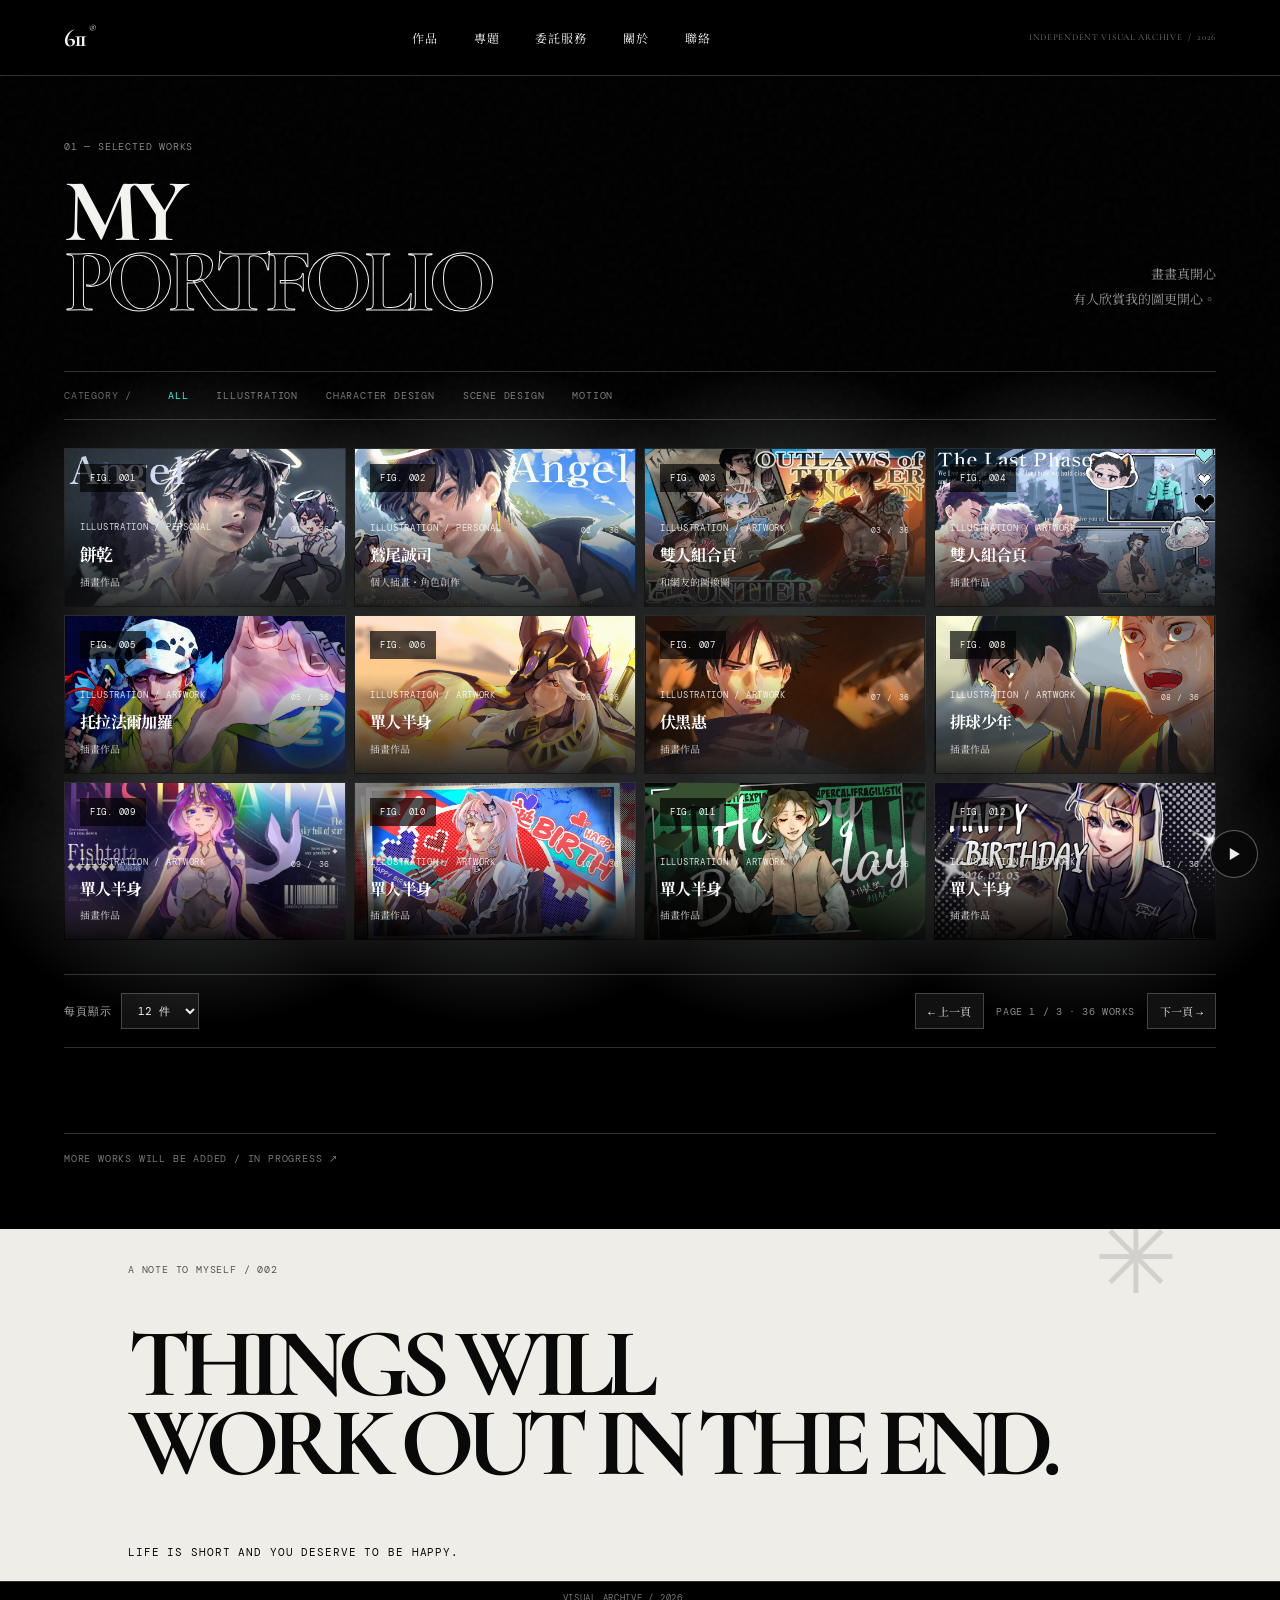
==== commit 4d81ac48: "Refresh work caption rendering" ====
--- a/index.html
+++ b/index.html
@@ -378,7 +378,7 @@
     </div>
   </section>
 </div>
-<script src="script.js?v=global-layout-sync-20261127"></script>
+<script src="script.js?v=caption-modes-restored-20261128"></script>
 <script src="homepage.js"></script>
 <script src="design.js?v=layout-audit-20261127"></script>
 <script src="layout.js?v=layout-studio-restored-20261127"></script>
--- a/style.css
+++ b/style.css
@@ -238,6 +238,10 @@
 .work-card .work-meta h3{font-size:var(--card-title-desktop,var(--font-work-title,16px))}
 .work-card .work-meta div>span{font-size:var(--card-description-desktop,var(--font-work-description,10px))}
 .work-card[data-card-meta-desktop="overlay"] .work-meta{position:absolute;z-index:3;left:0;right:0;bottom:0;padding:16px;background:linear-gradient(transparent,rgba(0,0,0,.9));color:#fff}
+.work-card[data-card-meta-desktop="overlay"] .work-meta p,.work-card[data-card-meta-desktop="overlay"] .work-meta div>span,.work-card[data-card-meta-desktop="overlay"] .work-meta .work-number{color:rgba(255,255,255,.82)}
+.work-card[data-card-meta-desktop="overlay"] .work-meta h3{color:#fff}
+.work-card[data-card-meta-desktop="overlay"] .work-meta{pointer-events:none}
+.work-card[data-card-meta-desktop="overlay"] .work-meta a,.work-card[data-card-meta-desktop="overlay"] .work-meta button{pointer-events:auto}
 .work-card[data-card-meta-desktop="overlay"] .work-meta p,.work-card[data-card-meta-desktop="overlay"] .work-meta div>span,.work-card[data-card-meta-desktop="overlay"] .work-number{color:rgba(255,255,255,.78)}
 @media(max-width:760px){
  .work-card .work-image,.work-card .video-frame{aspect-ratio:var(--card-ratio-mobile,var(--site-mobile-ratio,var(--site-ratio,4 / 3)))}
@@ -428,6 +432,9 @@
 }
 
 /* Preserve each artwork's own caption mode: overlay or below. */
+.work-card[data-card-meta-desktop="overlay"]>.work-meta{position:absolute!important;left:0!important;right:0!important;bottom:0!important;top:auto!important;z-index:3!important;background:linear-gradient(transparent,rgba(0,0,0,.9))!important;color:#fff!important}
+.work-card[data-card-meta-desktop="overlay"]>.work-meta h3{color:#fff!important}
+.work-card[data-card-meta-desktop="overlay"]>.work-meta p,.work-card[data-card-meta-desktop="overlay"]>.work-meta div>span,.work-card[data-card-meta-desktop="overlay"]>.work-meta .work-number{color:rgba(255,255,255,.82)!important}
 .work-card[data-card-meta-desktop="below"] .work-meta{position:static;inset:auto;z-index:auto;display:flex;justify-content:space-between;gap:20px;padding:17px 0 0;margin:0;background:none;color:var(--site-text)}
 .work-card[data-card-meta-desktop="below"] .work-meta p,.work-card[data-card-meta-desktop="below"] .work-meta div>span,.work-card[data-card-meta-desktop="below"] .work-meta .work-number{color:#888}
 .work-card[data-card-meta-desktop="below"] .work-meta h3{color:var(--site-text)}
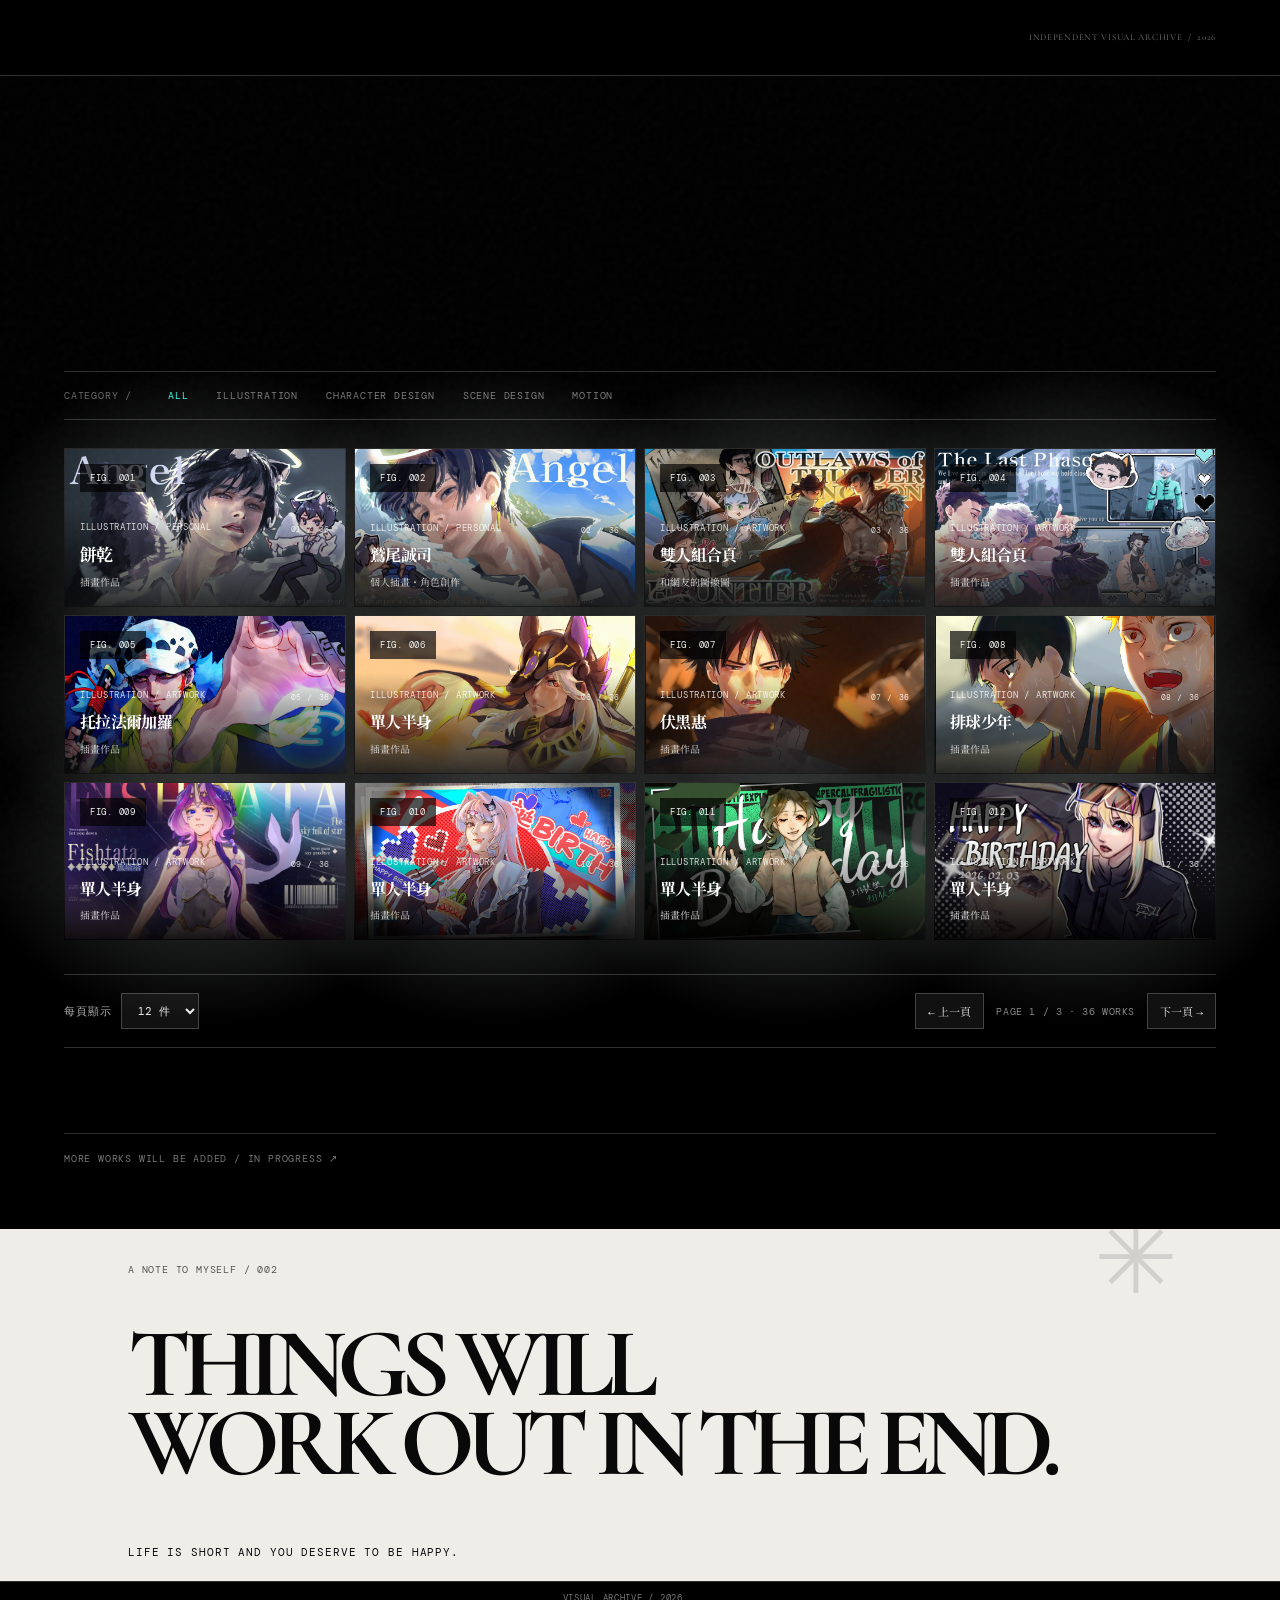
==== commit c5070824: "Refresh caption and image styles" ====
--- a/index.html
+++ b/index.html
@@ -34,7 +34,7 @@
 <link rel="preconnect" href="https://fonts.googleapis.com">
 <link rel="preconnect" href="https://fonts.gstatic.com" crossorigin>
 <link href="https://fonts.googleapis.com/css2?family=DM+Mono:wght@400;500&family=Manrope:wght@400;500;600;700;800&family=Noto+Sans+TC:wght@400;500;700;900&display=swap" rel="stylesheet">
-<link rel="stylesheet" href="style.css?v=ambient-artwork-20261128">
+<link rel="stylesheet" href="style.css?v=caption-overlay-desktop-20261128">
 </head>
 <body data-page="all">
 <div class="grain" aria-hidden="true"></div>
--- a/style.css
+++ b/style.css
@@ -432,9 +432,11 @@
 }
 
 /* Preserve each artwork's own caption mode: overlay or below. */
-.work-card[data-card-meta-desktop="overlay"]>.work-meta{position:absolute!important;left:0!important;right:0!important;bottom:0!important;top:auto!important;z-index:3!important;background:linear-gradient(transparent,rgba(0,0,0,.9))!important;color:#fff!important}
-.work-card[data-card-meta-desktop="overlay"]>.work-meta h3{color:#fff!important}
-.work-card[data-card-meta-desktop="overlay"]>.work-meta p,.work-card[data-card-meta-desktop="overlay"]>.work-meta div>span,.work-card[data-card-meta-desktop="overlay"]>.work-meta .work-number{color:rgba(255,255,255,.82)!important}
+@media(min-width:761px){
+ .work-card[data-card-meta-desktop="overlay"]>.work-meta{position:absolute!important;left:0!important;right:0!important;bottom:0!important;top:auto!important;z-index:3!important;background:linear-gradient(transparent,rgba(0,0,0,.9))!important;color:#fff!important}
+ .work-card[data-card-meta-desktop="overlay"]>.work-meta h3{color:#fff!important}
+ .work-card[data-card-meta-desktop="overlay"]>.work-meta p,.work-card[data-card-meta-desktop="overlay"]>.work-meta div>span,.work-card[data-card-meta-desktop="overlay"]>.work-meta .work-number{color:rgba(255,255,255,.82)!important}
+}
 .work-card[data-card-meta-desktop="below"] .work-meta{position:static;inset:auto;z-index:auto;display:flex;justify-content:space-between;gap:20px;padding:17px 0 0;margin:0;background:none;color:var(--site-text)}
 .work-card[data-card-meta-desktop="below"] .work-meta p,.work-card[data-card-meta-desktop="below"] .work-meta div>span,.work-card[data-card-meta-desktop="below"] .work-meta .work-number{color:#888}
 .work-card[data-card-meta-desktop="below"] .work-meta h3{color:var(--site-text)}
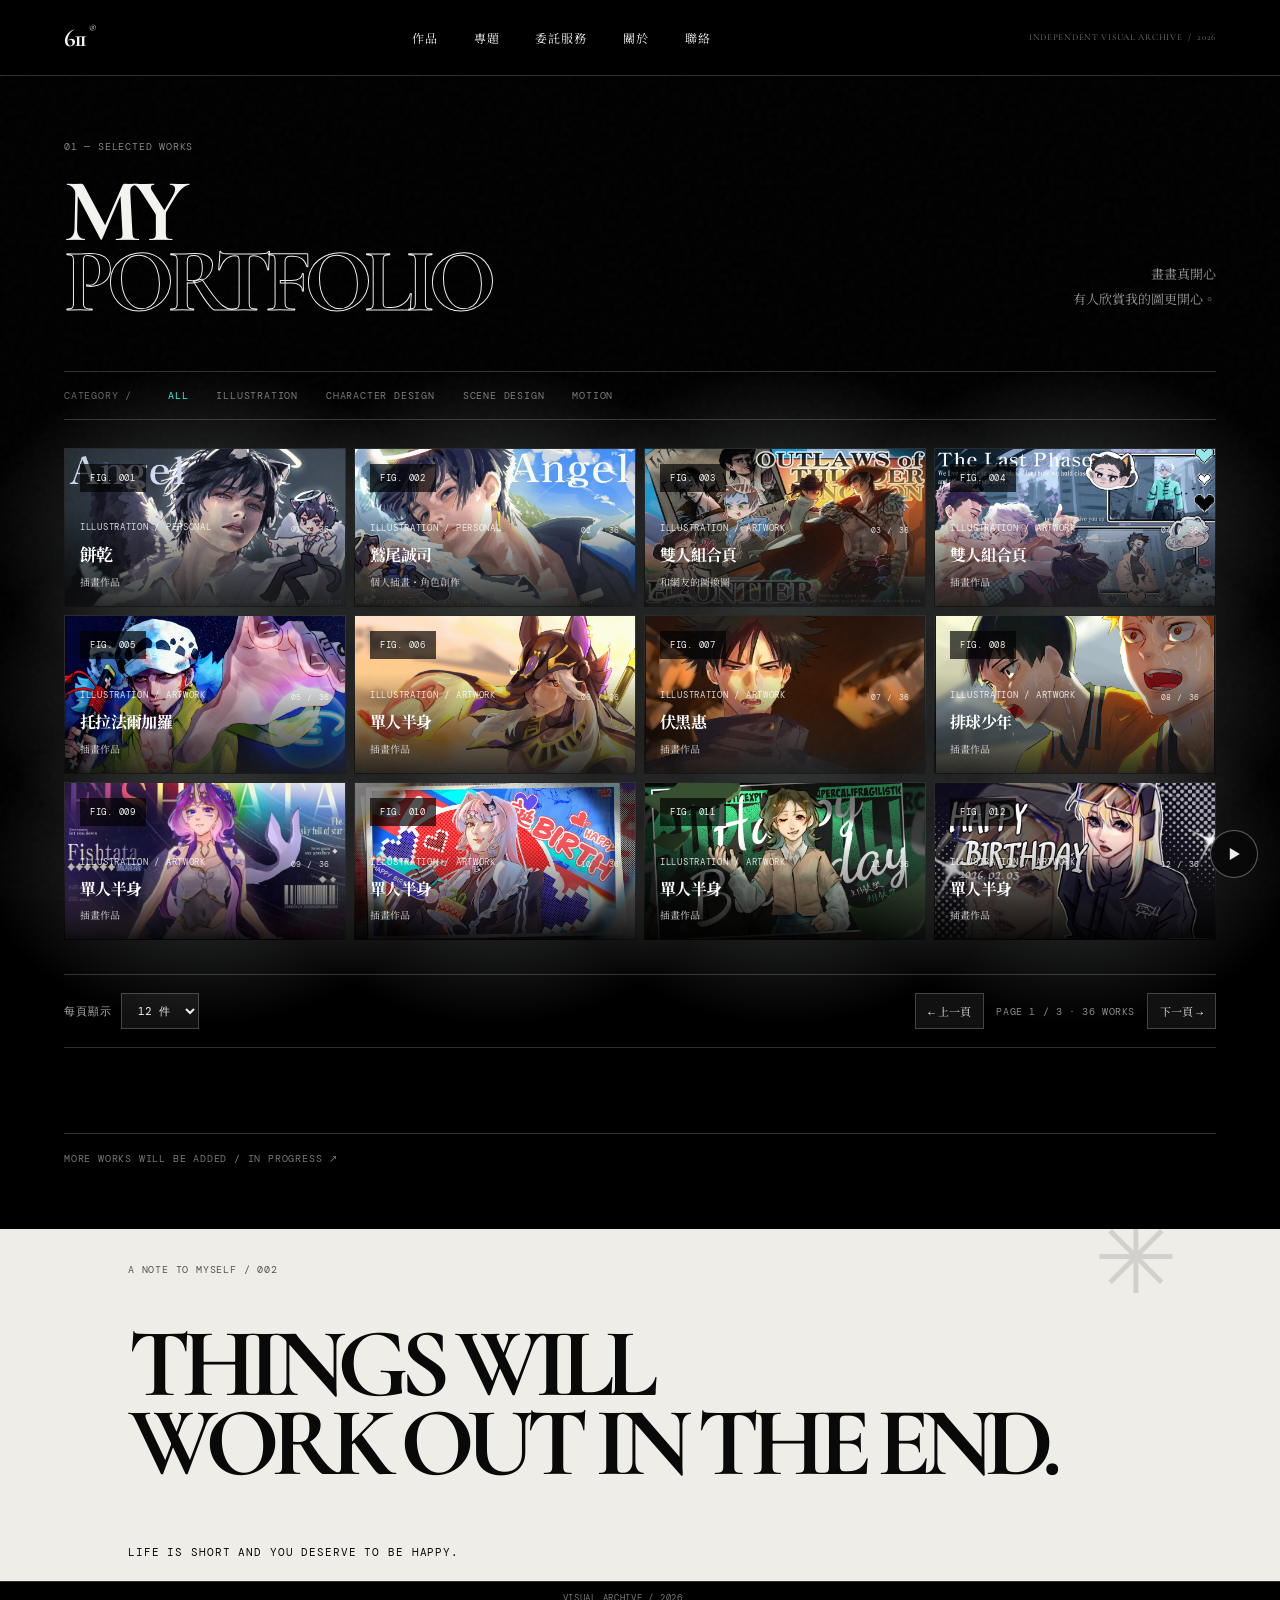
==== commit 6e17b528: "Prevent homepage legacy flash on mobile refresh" ====
--- a/index.html
+++ b/index.html
@@ -27,14 +27,14 @@
  window.setTimeout(()=>{pending.clear();release();},1500);
  if(!pending.size)release();
 })();
-</script><meta name="viewport" content="width=device-width, initial-scale=1">
+</script><style>html.site-booting body{visibility:hidden!important}</style><meta name="viewport" content="width=device-width, initial-scale=1">
 <meta name="theme-color" content="#080808">
 <meta name="description" content="611 — Visual artist & digital media designer. Illustration, graphic experiments and visual stories.">
 <meta name="description" content="611 個人視覺作品典藏，收錄插畫、角色設計、場景設計與動態影像。"><meta property="og:type" content="website"><meta property="og:title" content="611｜Visual Archive"><meta property="og:description" content="插畫、角色設計、場景設計與動態影像作品典藏。"><meta property="og:url" content="https://611-portfolio.pages.dev/"><link rel="canonical" href="https://611-portfolio.pages.dev/"><title>611 — Visual Archive</title>
 <link rel="preconnect" href="https://fonts.googleapis.com">
 <link rel="preconnect" href="https://fonts.gstatic.com" crossorigin>
 <link href="https://fonts.googleapis.com/css2?family=DM+Mono:wght@400;500&family=Manrope:wght@400;500;600;700;800&family=Noto+Sans+TC:wght@400;500;700;900&display=swap" rel="stylesheet">
-<link rel="stylesheet" href="style.css?v=caption-overlay-desktop-20261128">
+<link rel="stylesheet" href="style.css?v=mobile-boot-fix-20261128">
 </head>
 <body data-page="all">
 <div class="grain" aria-hidden="true"></div>
@@ -47,7 +47,7 @@
 <main id="top">
 <section class="works section" id="works">
     <div class="section-heading">
-      <div><p class="eyebrow mono">01 — SELECTED WORKS</p><h2>THE<br><span>ARCHIVE.</span></h2></div>
+      <div><p class="eyebrow mono">01 — SELECTED WORKS</p><h2>MY<br><span>PORTFOLIO</span></h2></div>
       <p class="heading-aside">我愛畫畫<br>畫畫不愛我。</p>
     </div>
     <div class="filter-row mono" aria-label="作品分類">
@@ -379,7 +379,7 @@
   </section>
 </div>
 <script src="script.js?v=caption-modes-restored-20261128"></script>
-<script src="homepage.js"></script>
+<script src="homepage.js?v=home-copy-cleanup-20261128"></script>
 <script src="design.js?v=layout-audit-20261127"></script>
 <script src="layout.js?v=layout-studio-restored-20261127"></script>
-<script src="music.js?v=pjax-music-20261127"></script></body></html>
+<script src="nav.js?v=custom-nav-20261128"></script><script src="music.js?v=pjax-music-20261127"></script></body></html>
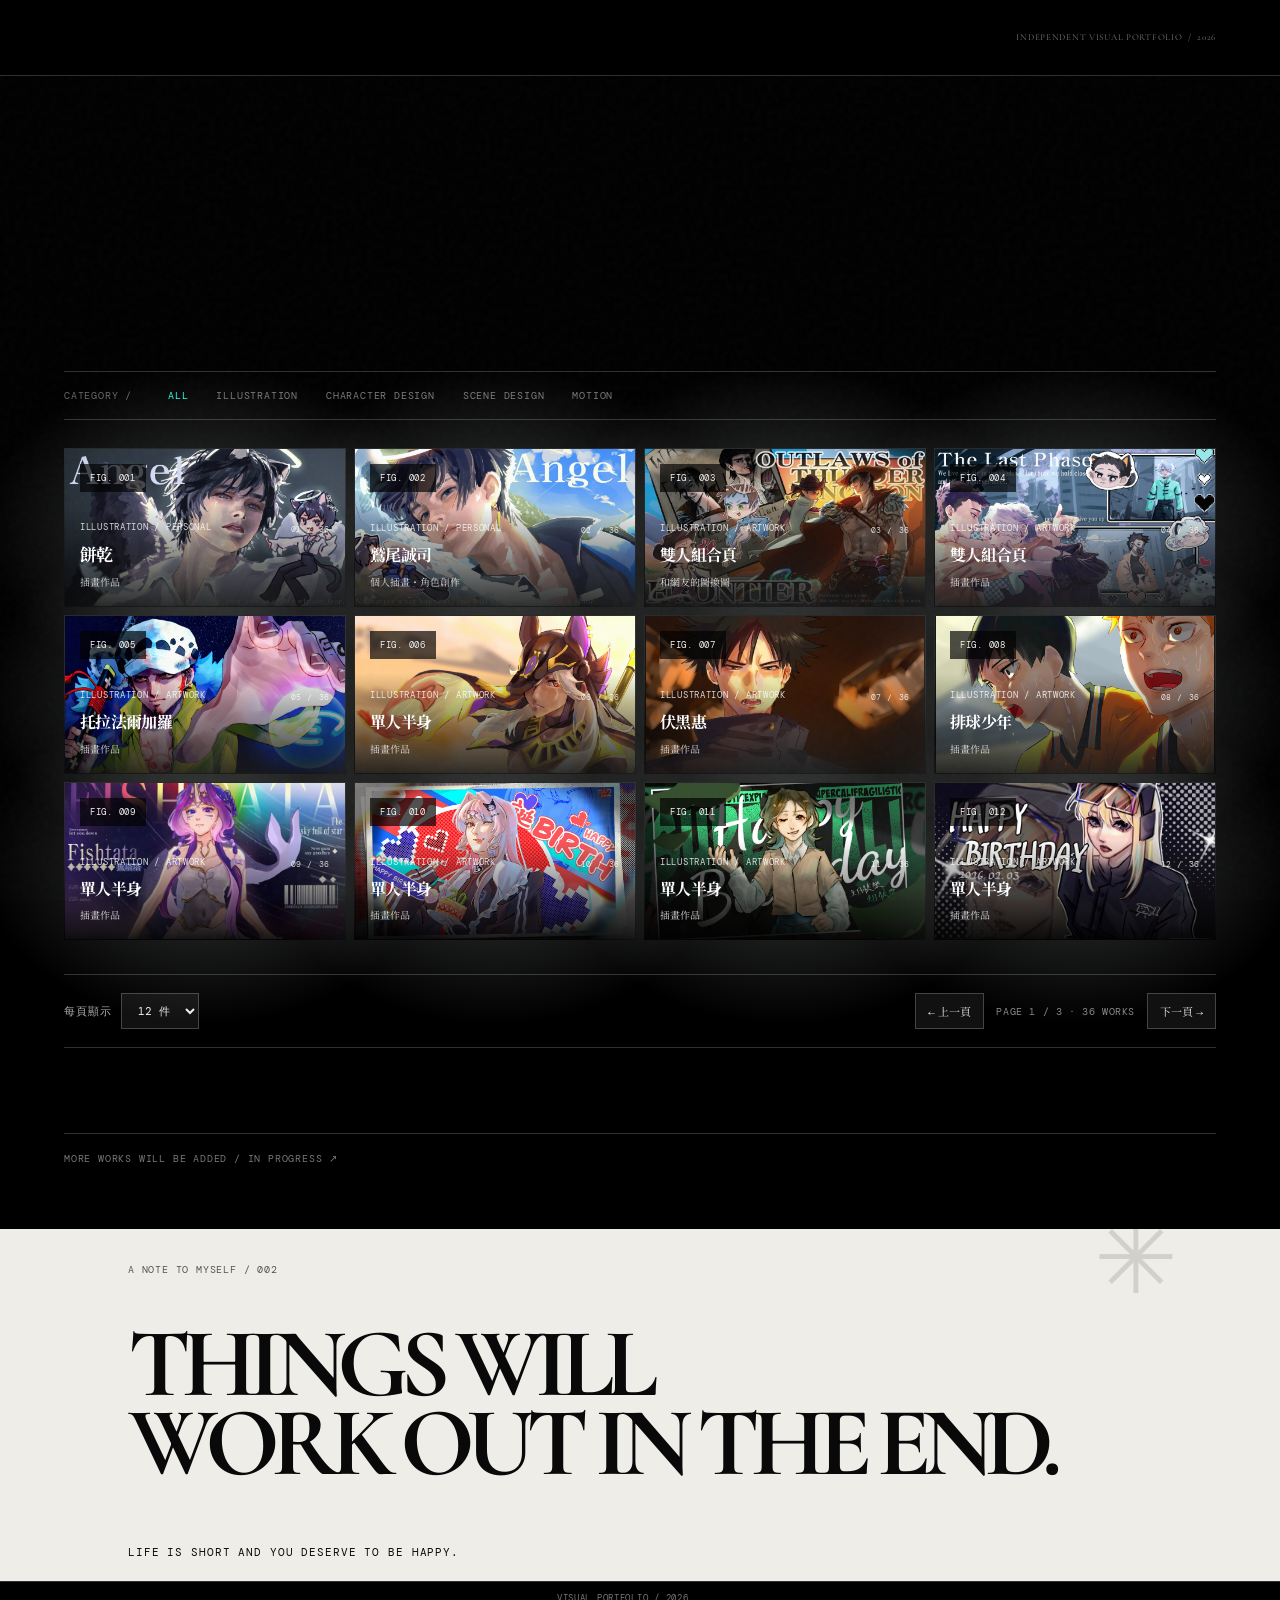
==== commit 48105320: "Remove legacy archive labels and stale artwork placeholders" ====
--- a/index.html
+++ b/index.html
@@ -30,7 +30,7 @@
 </script><style>html.site-booting body{visibility:hidden!important}</style><meta name="viewport" content="width=device-width, initial-scale=1">
 <meta name="theme-color" content="#080808">
 <meta name="description" content="611 — Visual artist & digital media designer. Illustration, graphic experiments and visual stories.">
-<meta name="description" content="611 個人視覺作品典藏，收錄插畫、角色設計、場景設計與動態影像。"><meta property="og:type" content="website"><meta property="og:title" content="611｜Visual Archive"><meta property="og:description" content="插畫、角色設計、場景設計與動態影像作品典藏。"><meta property="og:url" content="https://611-portfolio.pages.dev/"><link rel="canonical" href="https://611-portfolio.pages.dev/"><title>611 — Visual Archive</title>
+<meta name="description" content="611 個人視覺作品典藏，收錄插畫、角色設計、場景設計與動態影像。"><meta property="og:type" content="website"><meta property="og:title" content="611｜Visual Portfolio"><meta property="og:description" content="插畫、角色設計、場景設計與動態影像作品典藏。"><meta property="og:url" content="https://611-portfolio.pages.dev/"><link rel="canonical" href="https://611-portfolio.pages.dev/"><title>611 — Visual Portfolio</title>
 <link rel="preconnect" href="https://fonts.googleapis.com">
 <link rel="preconnect" href="https://fonts.gstatic.com" crossorigin>
 <link href="https://fonts.googleapis.com/css2?family=DM+Mono:wght@400;500&family=Manrope:wght@400;500;600;700;800&family=Noto+Sans+TC:wght@400;500;700;900&display=swap" rel="stylesheet">
@@ -41,7 +41,7 @@
 <header class="topbar">
   <a class="logo" href="index.html#top">611<span>®</span></a>
   <nav><a href="index.html#works">作品</a><a href="collections.html">專題</a><a href="services.html">委託服務</a><a href="about.html">關於</a><a href="contact.html">聯絡</a></nav>
-  <span class="top-note">INDEPENDENT VISUAL ARCHIVE&nbsp; / &nbsp;2026</span>
+  <span class="top-note">INDEPENDENT VISUAL PORTFOLIO&nbsp; / &nbsp;2026</span>
   <button class="menu-toggle" aria-label="開啟選單" aria-expanded="false">＋</button>
 </header>
 <main id="top">
@@ -59,296 +59,6 @@
       <a class="filter category-link" data-page-link="motion" href="motion.html#works">MOTION</a>
     </div>
     <div class="work-grid">
-      <article class="work-card work-offset" data-category="illustration" data-detail="個人角色風格創作，透過造型與畫面呈現探索自己的視覺語言。">
-  <a class="work-image image-square"
-     href="#work-detail"
-     aria-label="查看作品：鷲尾誠司">
-
-    <img src="images/插圖 20261010~2.jpg"
-         alt="鷲尾誠司"
-         loading="lazy">
-
-    <span class="image-index mono">FIG. 001</span>
-    <span class="image-open">↗</span>
-  </a>
-
-  <div class="work-meta">
-    <div>
-      <p class="mono">ILLUSTRATION / PERSONAL</p>
-      <h3>鷲尾誠司</h3>
-      <span>個人插畫・角色創作</span>
-    </div>
-    <span class="work-number mono">1 / 38</span>
-  </div>
-</article>
-      <article class="work-card work-offset" data-category="illustration" data-detail="插畫作品：Camera 作品。">
-        <a class="work-image image-square" href="#work-detail" aria-label="查看作品：Camera 作品">
-          <img src="images/Camera_1040g3k831kp62bvn2o105p8g8uekguptfbit9h8.png" alt="Camera 作品" loading="lazy">
-          <span class="image-index mono">FIG. 002</span><span class="image-open">↗</span>
-        </a>
-        <div class="work-meta"><div><p class="mono">ILLUSTRATION / ARTWORK</p><h3>Camera 作品</h3><span>插畫作品</span></div><span class="work-number mono">2 / 38</span></div>
-      </article>
-      <article class="work-card work-offset" data-category="illustration" data-detail="插畫作品：插圖 20260801。">
-        <a class="work-image image-square" href="#work-detail" aria-label="查看作品：插圖 20260801">
-          <img src="images/插圖 20260801~2.jpg" alt="插圖 20260801" loading="lazy">
-          <span class="image-index mono">FIG. 003</span><span class="image-open">↗</span>
-        </a>
-        <div class="work-meta"><div><p class="mono">ILLUSTRATION / ARTWORK</p><h3>插圖 20260801</h3><span>插畫作品</span></div><span class="work-number mono">3 / 38</span></div>
-      </article>
-      <article class="work-card work-offset" data-category="illustration" data-detail="插畫作品：插圖 104。">
-        <a class="work-image image-square" href="#work-detail" aria-label="查看作品：插圖 104">
-          <img src="images/插圖104.png" alt="插圖 104" loading="lazy">
-          <span class="image-index mono">FIG. 004</span><span class="image-open">↗</span>
-        </a>
-        <div class="work-meta"><div><p class="mono">ILLUSTRATION / ARTWORK</p><h3>插圖 104</h3><span>插畫作品</span></div><span class="work-number mono">4 / 38</span></div>
-      </article>
-      <article class="work-card work-offset" data-category="illustration" data-detail="插畫作品：插圖 109。">
-        <a class="work-image image-square" href="#work-detail" aria-label="查看作品：插圖 109">
-          <img src="images/插圖109.png" alt="插圖 109" loading="lazy">
-          <span class="image-index mono">FIG. 005</span><span class="image-open">↗</span>
-        </a>
-        <div class="work-meta"><div><p class="mono">ILLUSTRATION / ARTWORK</p><h3>插圖 109</h3><span>插畫作品</span></div><span class="work-number mono">5 / 38</span></div>
-      </article>
-      <article class="work-card work-offset" data-category="illustration" data-detail="插畫作品：插圖 113。">
-        <a class="work-image image-square" href="#work-detail" aria-label="查看作品：插圖 113">
-          <img src="images/插圖113.png" alt="插圖 113" loading="lazy">
-          <span class="image-index mono">FIG. 006</span><span class="image-open">↗</span>
-        </a>
-        <div class="work-meta"><div><p class="mono">ILLUSTRATION / ARTWORK</p><h3>插圖 113</h3><span>插畫作品</span></div><span class="work-number mono">6 / 38</span></div>
-      </article>
-      <article class="work-card work-offset" data-category="illustration" data-detail="插畫作品：插圖 187。">
-        <a class="work-image image-square" href="#work-detail" aria-label="查看作品：插圖 187">
-          <img src="插圖187.png" alt="插圖 187" loading="lazy">
-          <span class="image-index mono">FIG. 007</span><span class="image-open">↗</span>
-        </a>
-        <div class="work-meta"><div><p class="mono">ILLUSTRATION / ARTWORK</p><h3>插圖 187</h3><span>插畫作品</span></div><span class="work-number mono">7 / 38</span></div>
-      </article>
-      <article class="work-card work-offset" data-category="illustration" data-detail="插畫作品：插圖 191。">
-        <a class="work-image image-square" href="#work-detail" aria-label="查看作品：插圖 191">
-          <img src="images/插圖191.png" alt="插圖 191" loading="lazy">
-          <span class="image-index mono">FIG. 008</span><span class="image-open">↗</span>
-        </a>
-        <div class="work-meta"><div><p class="mono">ILLUSTRATION / ARTWORK</p><h3>插圖 191</h3><span>插畫作品</span></div><span class="work-number mono">8 / 38</span></div>
-      </article>
-      <article class="work-card work-offset" data-category="illustration" data-detail="插畫作品：插圖 196。">
-        <a class="work-image image-square" href="#work-detail" aria-label="查看作品：插圖 196">
-          <img src="images/插圖196.png" alt="插圖 196" loading="lazy">
-          <span class="image-index mono">FIG. 009</span><span class="image-open">↗</span>
-        </a>
-        <div class="work-meta"><div><p class="mono">ILLUSTRATION / ARTWORK</p><h3>插圖 196</h3><span>插畫作品</span></div><span class="work-number mono">9 / 38</span></div>
-      </article>
-      <article class="work-card work-offset" data-category="illustration" data-detail="插畫作品：插圖 226。">
-        <a class="work-image image-square" href="#work-detail" aria-label="查看作品：插圖 226">
-          <img src="images/插圖226~2.jpg" alt="插圖 226" loading="lazy">
-          <span class="image-index mono">FIG. 010</span><span class="image-open">↗</span>
-        </a>
-        <div class="work-meta"><div><p class="mono">ILLUSTRATION / ARTWORK</p><h3>插圖 226</h3><span>插畫作品</span></div><span class="work-number mono">10 / 38</span></div>
-      </article>
-      <article class="work-card work-offset" data-category="illustration" data-detail="插畫作品：插圖 228。">
-        <a class="work-image image-square" href="#work-detail" aria-label="查看作品：插圖 228">
-          <img src="images/插圖228~2.jpg" alt="插圖 228" loading="lazy">
-          <span class="image-index mono">FIG. 011</span><span class="image-open">↗</span>
-        </a>
-        <div class="work-meta"><div><p class="mono">ILLUSTRATION / ARTWORK</p><h3>插圖 228</h3><span>插畫作品</span></div><span class="work-number mono">11 / 38</span></div>
-      </article>
-      <article class="work-card work-offset" data-category="illustration" data-detail="插畫作品：Camera XHS 作品。">
-        <a class="work-image image-square" href="#work-detail" aria-label="查看作品：Camera XHS 作品">
-          <img src="images/Camera_XHS_17644348288941040g008319vgvln3nc6g5ou2248pi50lns4otr0.png" alt="Camera XHS 作品" loading="lazy">
-          <span class="image-index mono">FIG. 012</span><span class="image-open">↗</span>
-        </a>
-        <div class="work-meta"><div><p class="mono">ILLUSTRATION / ARTWORK</p><h3>Camera XHS 作品</h3><span>插畫作品</span></div><span class="work-number mono">12 / 38</span></div>
-      </article>
-      <article class="work-card work-offset" data-category="illustration" data-detail="插畫作品：插圖 106。">
-        <a class="work-image image-square" href="#work-detail" aria-label="查看作品：插圖 106">
-          <img src="images/插圖106.png" alt="插圖 106" loading="lazy">
-          <span class="image-index mono">FIG. 013</span><span class="image-open">↗</span>
-        </a>
-        <div class="work-meta"><div><p class="mono">ILLUSTRATION / ARTWORK</p><h3>插圖 106</h3><span>插畫作品</span></div><span class="work-number mono">13 / 38</span></div>
-      </article>
-      <article class="work-card work-offset" data-category="illustration" data-detail="插畫作品：插圖 197。">
-        <a class="work-image image-square" href="#work-detail" aria-label="查看作品：插圖 197">
-          <img src="images/插圖197.png" alt="插圖 197" loading="lazy">
-          <span class="image-index mono">FIG. 014</span><span class="image-open">↗</span>
-        </a>
-        <div class="work-meta"><div><p class="mono">ILLUSTRATION / ARTWORK</p><h3>插圖 197</h3><span>插畫作品</span></div><span class="work-number mono">14 / 38</span></div>
-      </article>
-      <article class="work-card work-offset" data-category="illustration" data-detail="插畫作品：插圖 230。">
-        <a class="work-image image-square" href="#work-detail" aria-label="查看作品：插圖 230">
-          <img src="images/插圖230.png" alt="插圖 230" loading="lazy">
-          <span class="image-index mono">FIG. 015</span><span class="image-open">↗</span>
-        </a>
-        <div class="work-meta"><div><p class="mono">ILLUSTRATION / ARTWORK</p><h3>插圖 230</h3><span>插畫作品</span></div><span class="work-number mono">15 / 38</span></div>
-      </article>
-      <article class="work-card work-offset" data-category="illustration" data-detail="插畫作品：插圖 231。">
-        <a class="work-image image-square" href="#work-detail" aria-label="查看作品：插圖 231">
-          <img src="images/插圖231.png" alt="插圖 231" loading="lazy">
-          <span class="image-index mono">FIG. 016</span><span class="image-open">↗</span>
-        </a>
-        <div class="work-meta"><div><p class="mono">ILLUSTRATION / ARTWORK</p><h3>插圖 231</h3><span>插畫作品</span></div><span class="work-number mono">16 / 38</span></div>
-      </article>
-      <article class="work-card work-offset" data-category="illustration" data-detail="插畫作品：插圖 238。">
-        <a class="work-image image-square" href="#work-detail" aria-label="查看作品：插圖 238">
-          <img src="images/插圖238.png" alt="插圖 238" loading="lazy">
-          <span class="image-index mono">FIG. 017</span><span class="image-open">↗</span>
-        </a>
-        <div class="work-meta"><div><p class="mono">ILLUSTRATION / ARTWORK</p><h3>插圖 238</h3><span>插畫作品</span></div><span class="work-number mono">17 / 38</span></div>
-      </article>
-      <article class="work-card work-offset" data-category="illustration" data-detail="插畫作品：插圖 239。">
-        <a class="work-image image-square" href="#work-detail" aria-label="查看作品：插圖 239">
-          <img src="images/插圖239~2.jpg" alt="插圖 239" loading="lazy">
-          <span class="image-index mono">FIG. 018</span><span class="image-open">↗</span>
-        </a>
-        <div class="work-meta"><div><p class="mono">ILLUSTRATION / ARTWORK</p><h3>插圖 239</h3><span>插畫作品</span></div><span class="work-number mono">18 / 38</span></div>
-      </article>
-      <article class="work-card work-offset" data-category="character" data-detail="角色設計作品：BOSS。">
-        <a class="work-image image-square" href="#work-detail" aria-label="查看角色設計：BOSS">
-          <img src="images/BOSS.png" alt="BOSS" loading="lazy">
-          <span class="image-index mono">FIG. 019</span><span class="image-open">↗</span>
-        </a>
-        <div class="work-meta"><div><p class="mono">CHARACTER DESIGN</p><h3>BOSS</h3><span>角色設定・造型設計</span></div><span class="work-number mono">19 / 38</span></div>
-      </article>
-      <article class="work-card work-offset" data-category="character" data-detail="角色設計作品：怪物。">
-        <a class="work-image image-square" href="#work-detail" aria-label="查看角色設計：怪物">
-          <img src="images/怪物.png" alt="怪物" loading="lazy">
-          <span class="image-index mono">FIG. 020</span><span class="image-open">↗</span>
-        </a>
-        <div class="work-meta"><div><p class="mono">CHARACTER DESIGN</p><h3>怪物</h3><span>角色設定・造型設計</span></div><span class="work-number mono">20 / 38</span></div>
-      </article>
-      <article class="work-card work-offset" data-category="character" data-detail="角色設計作品：王者。">
-        <a class="work-image image-square" href="#work-detail" aria-label="查看角色設計：王者">
-          <img src="images/王者.png" alt="王者" loading="lazy">
-          <span class="image-index mono">FIG. 021</span><span class="image-open">↗</span>
-        </a>
-        <div class="work-meta"><div><p class="mono">CHARACTER DESIGN</p><h3>王者</h3><span>角色設定・造型設計</span></div><span class="work-number mono">21 / 38</span></div>
-      </article>
-      <article class="work-card work-offset" data-category="character" data-detail="角色設計作品：戰士。">
-        <a class="work-image image-square" href="#work-detail" aria-label="查看角色設計：戰士">
-          <img src="images/戰士.png" alt="戰士" loading="lazy">
-          <span class="image-index mono">FIG. 022</span><span class="image-open">↗</span>
-        </a>
-        <div class="work-meta"><div><p class="mono">CHARACTER DESIGN</p><h3>戰士</h3><span>角色設定・造型設計</span></div><span class="work-number mono">22 / 38</span></div>
-      </article>
-      <article class="work-card work-offset" data-category="character" data-detail="角色設計作品：獸人。">
-        <a class="work-image image-square" href="#work-detail" aria-label="查看角色設計：獸人">
-          <img src="images/獸人.png" alt="獸人" loading="lazy">
-          <span class="image-index mono">FIG. 023</span><span class="image-open">↗</span>
-        </a>
-        <div class="work-meta"><div><p class="mono">CHARACTER DESIGN</p><h3>獸人</h3><span>角色設定・造型設計</span></div><span class="work-number mono">23 / 38</span></div>
-      </article>
-      <article class="work-card work-offset" data-category="character" data-detail="角色設計作品：群像。">
-        <a class="work-image image-square" href="#work-detail" aria-label="查看角色設計：群像">
-          <img src="images/群像.png" alt="群像" loading="lazy">
-          <span class="image-index mono">FIG. 024</span><span class="image-open">↗</span>
-        </a>
-        <div class="work-meta"><div><p class="mono">CHARACTER DESIGN</p><h3>群像</h3><span>角色設定・造型設計</span></div><span class="work-number mono">24 / 38</span></div>
-      </article>
-      <article class="work-card work-offset" data-category="character" data-detail="角色設計作品：機器人。">
-        <a class="work-image image-square" href="#work-detail" aria-label="查看角色設計：機器人">
-          <img src="images/機器人.png" alt="機器人" loading="lazy">
-          <span class="image-index mono">FIG. 025</span><span class="image-open">↗</span>
-        </a>
-        <div class="work-meta"><div><p class="mono">CHARACTER DESIGN</p><h3>機器人</h3><span>角色設定・造型設計</span></div><span class="work-number mono">25 / 38</span></div>
-      </article>
-      <article class="work-card work-offset" data-category="scene" data-detail="故事開端與情境建立。">
-        <a class="work-image image-square" href="#work-detail" aria-label="查看作品：起承轉合・起">
-          <img src="images/起.png" alt="起.png" loading="lazy">
-          <span class="image-index mono">FIG. 026</span><span class="image-open">↗</span>
-        </a>
-        <div class="work-meta"><div><p class="mono">SCENE DESIGN / STORYBOARD</p><h3>起承轉合・起</h3><span>故事開端與情境建立</span></div><span class="work-number mono">26 / 38</span></div>
-      </article>
-      <article class="work-card work-offset" data-category="scene" data-detail="延續情節並推進故事。">
-        <a class="work-image image-square" href="#work-detail" aria-label="查看作品：起承轉合・承">
-          <img src="承.png" alt="承.png" loading="lazy">
-          <span class="image-index mono">FIG. 027</span><span class="image-open">↗</span>
-        </a>
-        <div class="work-meta"><div><p class="mono">SCENE DESIGN / STORYBOARD</p><h3>起承轉合・承</h3><span>延續情節並推進故事</span></div><span class="work-number mono">27 / 38</span></div>
-      </article>
-      <article class="work-card work-offset" data-category="scene" data-detail="情節轉折與視覺變化。">
-        <a class="work-image image-square" href="#work-detail" aria-label="查看作品：起承轉合・轉">
-          <img src="images/轉.png" alt="轉.png" loading="lazy">
-          <span class="image-index mono">FIG. 028</span><span class="image-open">↗</span>
-        </a>
-        <div class="work-meta"><div><p class="mono">SCENE DESIGN / STORYBOARD</p><h3>起承轉合・轉</h3><span>情節轉折與視覺變化</span></div><span class="work-number mono">28 / 38</span></div>
-      </article>
-      <article class="work-card work-offset" data-category="scene" data-detail="收束故事並完成段落。">
-        <a class="work-image image-square" href="#work-detail" aria-label="查看作品：起承轉合・合">
-          <img src="images/合.png" alt="合.png" loading="lazy">
-          <span class="image-index mono">FIG. 029</span><span class="image-open">↗</span>
-        </a>
-        <div class="work-meta"><div><p class="mono">SCENE DESIGN / STORYBOARD</p><h3>起承轉合・合</h3><span>收束故事並完成段落</span></div><span class="work-number mono">29 / 38</span></div>
-      </article>
-      <article class="work-card work-offset" data-category="motion" data-detail="GIF 動態影像。">
-        <a class="work-image image-square" href="#work-detail" aria-label="查看作品：動態作品：Hot Dog">
-          <img src="hot%20dog.gif" alt="hot dog.gif" loading="lazy">
-          <span class="image-index mono">FIG. 030</span><span class="image-open">↗</span>
-        </a>
-        <div class="work-meta"><div><p class="mono">MOTION / GIF</p><h3>動態作品：Hot Dog</h3><span>GIF 動態影像</span></div><span class="work-number mono">30 / 38</span></div>
-      </article>
-      <article class="work-card work-offset" data-category="motion" data-detail="GIF 動態影像。">
-        <a class="work-image image-square" href="#work-detail" aria-label="查看作品：動態作品：小精靈">
-          <img src="小精靈.gif" alt="小精靈.gif" loading="lazy">
-          <span class="image-index mono">FIG. 031</span><span class="image-open">↗</span>
-        </a>
-        <div class="work-meta"><div><p class="mono">MOTION / GIF</p><h3>動態作品：小精靈</h3><span>GIF 動態影像</span></div><span class="work-number mono">31 / 38</span></div>
-      </article>
-      <article class="work-card work-offset" data-category="motion" data-detail="GIF 動態影像。">
-        <a class="work-image image-square" href="#work-detail" aria-label="查看作品：動態作品：我愛跳舞">
-          <img src="我愛跳舞.gif" alt="我愛跳舞.gif" loading="lazy">
-          <span class="image-index mono">FIG. 032</span><span class="image-open">↗</span>
-        </a>
-        <div class="work-meta"><div><p class="mono">MOTION / GIF</p><h3>動態作品：我愛跳舞</h3><span>GIF 動態影像</span></div><span class="work-number mono">32 / 38</span></div>
-      </article>
-      <article class="work-card work-offset" data-category="motion" data-detail="GIF 動態影像。">
-        <a class="work-image image-square" href="#work-detail" aria-label="查看作品：動態作品：流水線">
-          <img src="流水線.gif" alt="流水線.gif" loading="lazy">
-          <span class="image-index mono">FIG. 033</span><span class="image-open">↗</span>
-        </a>
-        <div class="work-meta"><div><p class="mono">MOTION / GIF</p><h3>動態作品：流水線</h3><span>GIF 動態影像</span></div><span class="work-number mono">33 / 38</span></div>
-      </article>
-      <article class="work-card work-offset" data-category="motion" data-detail="GIF 動態影像。">
-        <a class="work-image image-square" href="#work-detail" aria-label="查看作品：動態作品：滴滴答">
-          <img src="滴滴答.gif" alt="滴滴答.gif" loading="lazy">
-          <span class="image-index mono">FIG. 034</span><span class="image-open">↗</span>
-        </a>
-        <div class="work-meta"><div><p class="mono">MOTION / GIF</p><h3>動態作品：滴滴答</h3><span>GIF 動態影像</span></div><span class="work-number mono">34 / 38</span></div>
-      </article>
-      <article class="work-card work-offset" data-category="motion" data-detail="GIF 動態影像。">
-        <a class="work-image image-square" href="#work-detail" aria-label="查看作品：動態作品：阿秋霸">
-          <img src="阿秋霸.gif" alt="阿秋霸.gif" loading="lazy">
-          <span class="image-index mono">FIG. 035</span><span class="image-open">↗</span>
-        </a>
-        <div class="work-meta"><div><p class="mono">MOTION / GIF</p><h3>動態作品：阿秋霸</h3><span>GIF 動態影像</span></div><span class="work-number mono">35 / 38</span></div>
-      </article>
-      <article class="work-card work-offset" data-category="motion" data-detail="動態影像作品：動態影像 01。可直接在作品卡片中播放影片。">
-        <div class="video-frame">
-          <video controls preload="none" playsinline>
-            <source src="images/lv_0_20260423123754.mp4" type="video/mp4">
-            您的瀏覽器不支援影片播放。
-          </video>
-          <span class="image-index mono">FIG. 036</span>
-        </div>
-        <div class="work-meta"><div><p class="mono">MOTION / VIDEO</p><h3>動態影像 01</h3><span>動態影像・影片</span></div><span class="work-number mono">36 / 38</span></div>
-      </article>
-      <article class="work-card work-offset" data-category="motion" data-detail="動態影像作品：動態影像 02。可直接在作品卡片中播放影片。">
-        <div class="video-frame">
-          <video controls preload="none" playsinline>
-            <source src="images/插圖243.mp4" type="video/mp4">
-            您的瀏覽器不支援影片播放。
-          </video>
-          <span class="image-index mono">FIG. 037</span>
-        </div>
-        <div class="work-meta"><div><p class="mono">MOTION / VIDEO</p><h3>動態影像 02</h3><span>動態影像・影片</span></div><span class="work-number mono">37 / 38</span></div>
-      </article>
-      <article class="work-card work-offset" data-category="motion" data-detail="動態影像作品：人形の夜｜根目錄。可直接在作品卡片中播放影片。">
-        <div class="video-frame">
-          <video controls preload="none" playsinline>
-            <source src="人形の夜.mp4" type="video/mp4">
-            您的瀏覽器不支援影片播放。
-          </video>
-          <span class="image-index mono">FIG. 038</span>
-        </div>
-        <div class="work-meta"><div><p class="mono">MOTION / VIDEO</p><h3>人形の夜｜根目錄</h3><span>動態影像・影片</span></div><span class="work-number mono">38 / 38</span></div>
-      </article>
     </div>
     <p class="category-empty mono" hidden>NO WORKS IN THIS CATEGORY YET / IN PROGRESS ↗</p>
     <p class="archive-note mono">MORE WORKS WILL BE ADDED / IN PROGRESS ↗</p>
@@ -362,7 +72,7 @@
   </section>
 
 </main>
-<footer class="footer mono"><a class="logo" href="index.html#top">611®</a><span>VISUAL ARCHIVE / 2026</span><a href="index.html#top">BACK TO TOP ↑</a></footer>
+<footer class="footer mono"><a class="logo" href="index.html#top">611®</a><span>VISUAL PORTFOLIO / 2026</span><a href="index.html#top">BACK TO TOP ↑</a></footer>
 
 <div class="work-modal" id="work-detail" aria-hidden="true">
   <div class="work-modal-backdrop" data-close-modal></div>
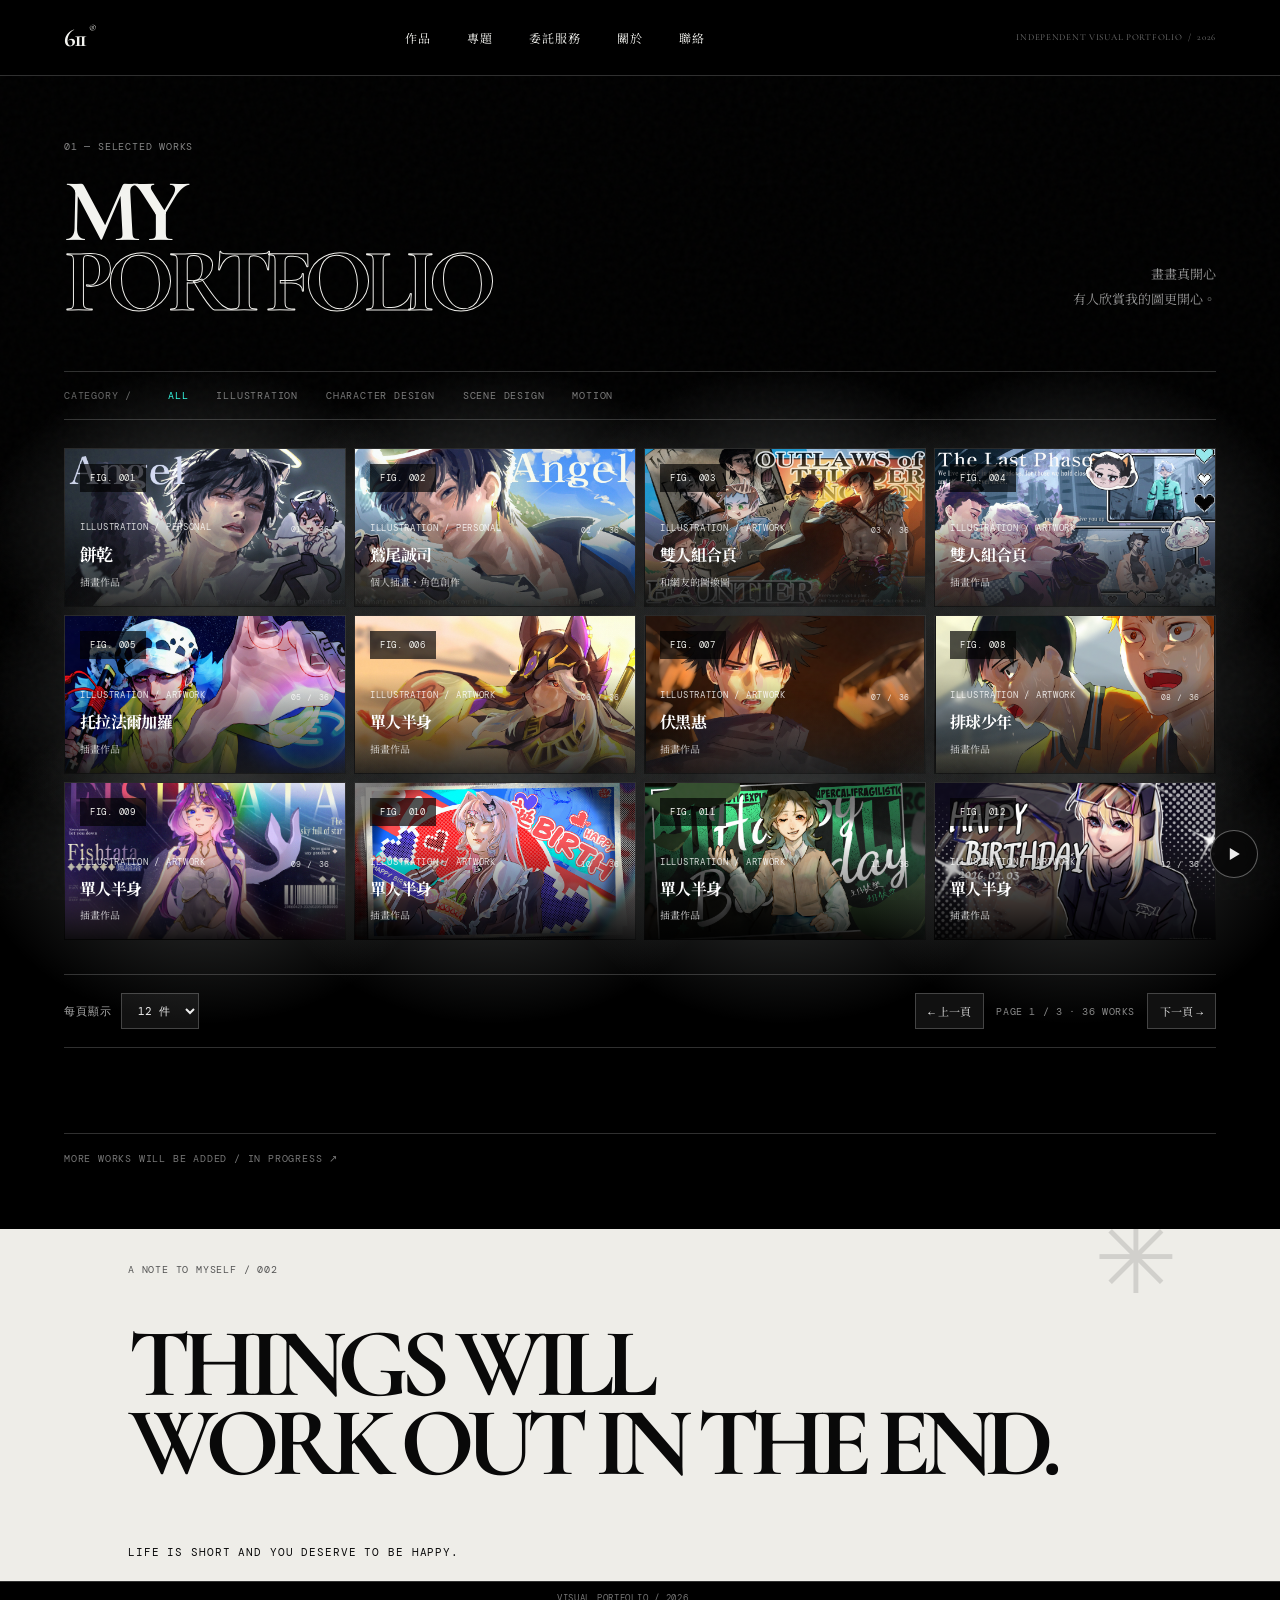
==== commit 6895780d: "Refresh homepage script cache after title cleanup" ====
--- a/index.html
+++ b/index.html
@@ -89,7 +89,7 @@
   </section>
 </div>
 <script src="script.js?v=caption-modes-restored-20261128"></script>
-<script src="homepage.js?v=home-copy-cleanup-20261128"></script>
+<script src="homepage.js?v=portfolio-title-cleanup-20261128"></script>
 <script src="design.js?v=layout-audit-20261127"></script>
 <script src="layout.js?v=layout-studio-restored-20261127"></script>
 <script src="nav.js?v=custom-nav-20261128"></script><script src="music.js?v=pjax-music-20261127"></script></body></html>
